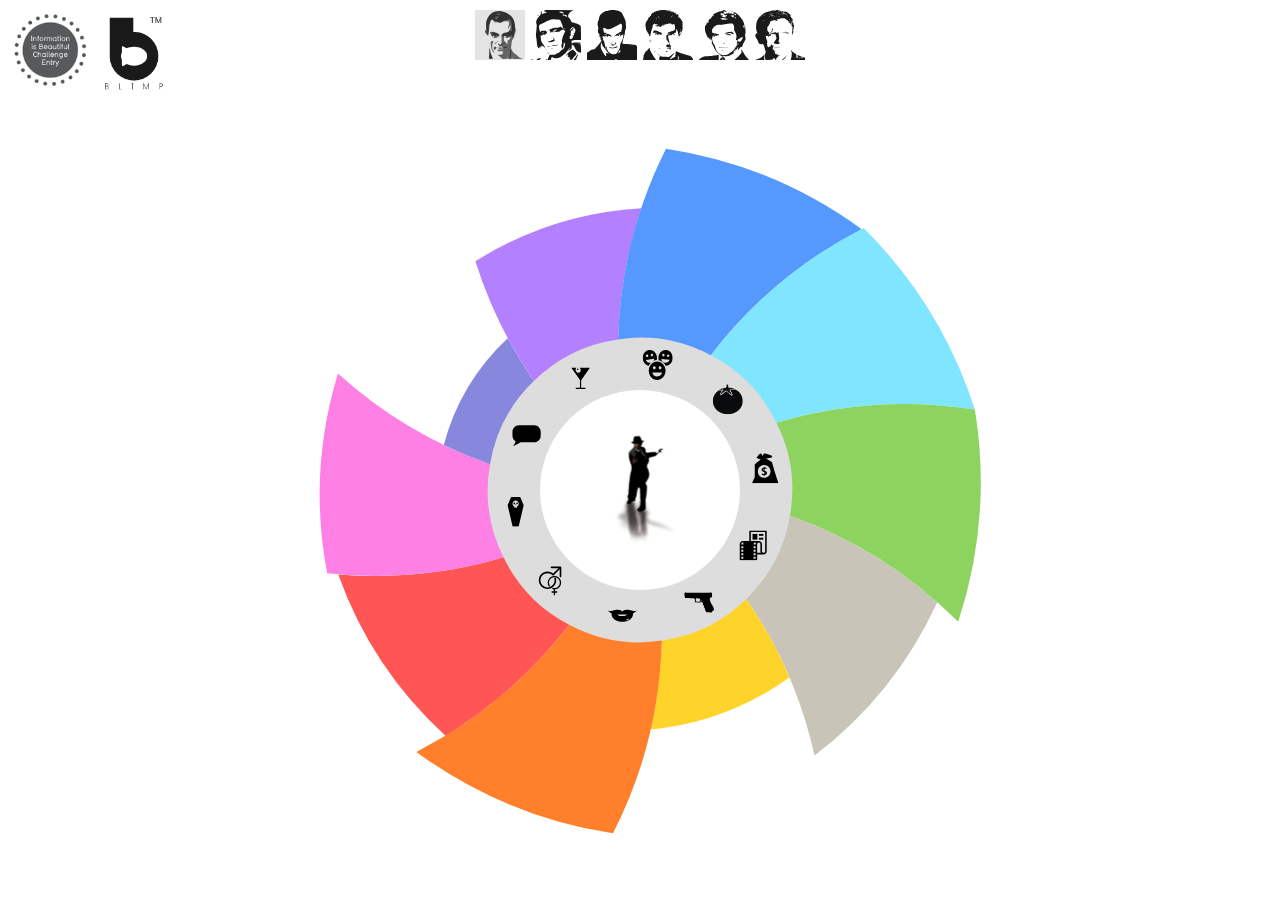
==== index.html @ 18a0b1e9 "Change image paths (removed first '/')" ====
﻿<!DOCTYPE html>
<html xmlns="http://www.w3.org/1999/xhtml">
<head>
	<title></title>
	<link rel="stylesheet" type="text/css" href="css/bootstrap.min.css" />
	<link rel="stylesheet" type="text/css" href="css/flower-dock.css" />
	<link rel="stylesheet" type="text/css" href="css/flower.css" />
</head>
<body>
	<header id="header">
		<div class="container-fluid">
			<div id="logos">
				<a href="http://www.informationisbeautifulawards.com/" title="The Information is Beautiful Awards">
					<img src="images/iiba.png" width="80" height="80" alt="The Information is Beautiful Awards" /></a>
				<img src="images/blimp_logo_130.png" width="80" height="80" alt="Blimp Design" title="Blimp Design" />
			</div>

			<div class="row-fluid">
				<!-- Begin: CSS Dock Code -->
				<ul id="bonds" class="dock span12">
					<li id="Connery">
						<a href="#Connery"><em><span>Connery</span></em>
							<img src="images/Connery-Face.svg" alt="Connery" />
						</a>
					</li>
					<li id="Lazenby" class="bond-icon">
						<a href="#Lazenby"><em><span>Lazenby</span></em>
							<img src="images/Lazenby-Face.svg" alt="Lazenby" />
						</a>
					</li>
					<li id="Moore" class="bond-icon">
						<a href="#Moore"><em><span>Moore</span></em>
							<img src="images/Moore-Face.svg" alt="Moore" />
						</a>
					</li>
					<li id="Dalton" class="bond-icon">
						<a href="#Dalton"><em><span>Dalton</span></em>
							<img src="images/Dalton-Face.svg" alt="Dalton" />
						</a>
					</li>
					<li id="Brosnan" class="bond-icon">
						<a href="#Brosnan"><em><span>Brosnan</span></em>
							<img src="images/Brosnan-Face.svg" alt="Brosnan" />
						</a>
					</li>
					<li id="Craig" class="bond-icon">
						<a href="#Craig"><em><span>Craig</span></em>
							<img src="images/Craig-Face.svg" alt="Craig" />
						</a>
					</li>
				</ul>
				<!-- End: CSS Dock Code -->
			</div>
		</div>
	</header>

	<div id="content-wrapper" class="container-fluid">
		<div id="stats">
			<div class="">
				<div id="property-icon">
					
				</div>
				<div id="actual-value">
					<h1 class="value"></h1>
					<p class="title"></p>
				</div>
				<div id="min-value">
					<h1 class="value"></h1>
					<p class="title"></p>
				</div>
				<div id="max-value">
					<h1 class="value"></h1>
					<p class="title"></p>
				</div>
				<div id="total-avg-value">
					<h1 class="value"></h1>
					<p class="title"></p>
				</div>
				<div id="notes">
					<p class="title"></p>
				</div>
			</div>
		</div>
		<div id="content" class="row-fluid"></div>
		<div id="social">
			<!-- AddThis Button BEGIN -->
			<div class="addthis_toolbox addthis_floating_style addthis_32x32_style">
				<a class="addthis_button_preferred_1"></a>
				<a class="addthis_button_preferred_2"></a>
				<a class="addthis_button_preferred_3"></a>
				<a class="addthis_button_preferred_4"></a>
				<a class="addthis_button_compact"></a>
			</div>
			<script type="text/javascript">var addthis_config = { "data_track_addressbar": false };</script>
			<script type="text/javascript" src="http://s7.addthis.com/js/250/addthis_widget.js#pubid=ra-4f2fbf8208949e70"></script>
			<!-- AddThis Button END -->
		</div>
	</div>

	<script type="text/javascript" src="js/jquery-1.7.2.js"></script>
	<script type="text/javascript" src="js/jquery.extensions.js"></script>
	<script type="text/javascript" src="js/bootstrap.js"></script>
	<script type="text/javascript" src="js/flower-data.js"></script>
	<script type="text/javascript" src="js/raphael.js"></script>
	<script type="text/javascript" src="js/scale.raphael.js"></script>
	<script type="text/javascript">
		var $header = $('#header');
		var $container = $('#content-wrapper');
		var $content = $('#content');
		var containerWidth, containerHeight, outerDiameter, outerRadius, paperCenter, innerRadius, imaginaryCircleRadius, imaginaryCircleCenters = [], imaginaryAngle, innerImaginaryAngle, innerImaginaryAngle2, innerMostRadius, innerMostImaginaryAngle, innerMiddleImaginaryAngle;
		var selectedBond = -1;
		var paper;
		var iconWidth = 30;
		var iconHeight = 30;
		var iconDiagonal = Math.sqrt(iconWidth * iconWidth + iconHeight * iconHeight);
		var halfIconDiagonal = iconDiagonal * 0.5;
		var endCircleRadius = 5;
		var endCircleAngle;
		var minCurves = new Array(properties.length),
			averageCurves = new Array(properties.length),
			maxCurves = new Array(properties.length),
			minFaces = new Array(properties.length),
			maxFaces = new Array(properties.length),
			minFaceNames = new Array(properties.length),
			maxFaceNames = new Array(properties.length),
			averageFaceNames = new Array(properties.length);
			iconPaths = new Array(properties.length);

		(function ($) {
			var resizePaper = function () {
				$container.height($(window).height() - $header.height());
				containerWidth = $container.width();
				containerHeight = $container.height();
				outerDiameter = Math.min(containerWidth, containerHeight);
				outerRadius = outerDiameter / 2;
				imaginaryCircleRadius = outerRadius * 1.0;
				imaginaryAngle = Math.atan(outerRadius / imaginaryCircleRadius);
				innerRadius = 150;
				innerMostRadius = 100;
				//innerImaginaryAngle = Math.atan(innerRadius / imaginaryCircleRadius);
				innerImaginaryAngle = Math.asin(innerRadius / imaginaryCircleRadius);
				innerMostImaginaryAngle = Math.asin(innerMostRadius / imaginaryCircleRadius);
				innerMiddleImaginaryAngle = Math.asin(0.5 * (innerMostRadius + innerRadius) / imaginaryCircleRadius);
				endCircleAngle = Math.asin(endCircleRadius / imaginaryCircleRadius);
				paperCenter = {
					x: containerWidth / 2,
					y: containerHeight / 2 - 40
				};
				if (!paper) {
					paper = new ScaleRaphael("content", containerWidth, containerHeight);
				}
				else
					paper.changeSize(containerWidth, containerHeight);
			}

			var draw = function () {
				paper.clear();
				var innerCircle = paper.circle(paperCenter.x, paperCenter.y, innerRadius);
				innerCircle.attr("fill", "#ddd");
				innerCircle.attr("stroke", "#ddd");
				innerCircle.attr("stroke-width", "10");

				var innerMostCircle = paper.circle(paperCenter.x, paperCenter.y, innerMostRadius);
				innerMostCircle.attr("fill", "url('images/" + bond_names[selectedBond] + ".png')");
				innerMostCircle.attr("stroke", "none");

				//$('#inner-' + bond_names[selectedBond]).('background', "url('images/" + bond_names[selectedBond] + ".png') 0 0 100% no-repeat");
				var theta = 0.0;
				var dTheta = 2 * Math.PI / properties.length;
				var halfDTheta = Math.PI / properties.length;
				var quarterDTheta = 0.5 * Math.PI / properties.length;

				//for (var i = 0; i < properties.length; i++) {
				//	var thetaPlus90 = theta + Math.PI / 2;
				//	var thetaMinus90 = theta - Math.PI / 2;

				//	imaginaryCircleCenters[i] = {
				//		x: paperCenter.x + imaginaryCircleRadius * Math.cos(thetaPlus90),
				//		y: paperCenter.y + imaginaryCircleRadius * Math.sin(thetaPlus90)
				//	};

				//	//var curveString = $.format("M{0},{1} A{2},{2},{3},0,1,{4},{5}",
				//	//	imaginaryCircleCenters[i].x + imaginaryCircleRadius * Math.cos(thetaMinus90 + innerImaginaryAngle),
				//	//	imaginaryCircleCenters[i].y + imaginaryCircleRadius * Math.sin(thetaMinus90 + innerImaginaryAngle),
				//	//	imaginaryCircleRadius,
				//	//	imaginaryAngle - innerImaginaryAngle,
				//	//	imaginaryCircleCenters[i].x + imaginaryCircleRadius * Math.cos(thetaMinus90 + imaginaryAngle),
				//	//	imaginaryCircleCenters[i].y + imaginaryCircleRadius * Math.sin(thetaMinus90 + imaginaryAngle)
				//	//	);
				//	//var curve = paper.path(curveString);
				//	//curve.attr("fill", "none");
				//	//curve.attr("stroke", "#fff");

				//	theta += dTheta;
				//}

				theta = 0.0;
				for (var i = 0; i < properties.length; i++) {
					var thetaPlus90 = theta + Math.PI / 2;
					var thetaMinus90 = theta - Math.PI / 2;
					var angle = (imaginaryAngle - innerImaginaryAngle) * normalized_bonds[selectedBond][properties[i]];
					var minCurveAngle = (imaginaryAngle - innerImaginaryAngle) * normalized_Min_Property_Values[properties[i]];
					var maxCurveAngle = (imaginaryAngle - innerImaginaryAngle) * normalized_Max_Property_Values[properties[i]];
					var averageCurveAngle = (imaginaryAngle - innerImaginaryAngle) * normalized_Average_Property_Values[properties[i]];

					var imaginaryCenter = {
						x: paperCenter.x + imaginaryCircleRadius * Math.cos(thetaPlus90),
						y: paperCenter.y + imaginaryCircleRadius * Math.sin(thetaPlus90)
					}; //imaginaryCircleCenters[i];

					var nextImaginaryCenter = {
						x: paperCenter.x + imaginaryCircleRadius * Math.cos(thetaPlus90 + dTheta),
						y: paperCenter.y + imaginaryCircleRadius * Math.sin(thetaPlus90 + dTheta)
					}; //imaginaryCircleCenters[(i + 1) % properties.length];

					var middleImaginaryCenter = {
						x: paperCenter.x + imaginaryCircleRadius * Math.cos(thetaPlus90 + halfDTheta),
						y: paperCenter.y + imaginaryCircleRadius * Math.sin(thetaPlus90 + halfDTheta)
					};

					var minCurveImaginaryCenter = {
						x: paperCenter.x + imaginaryCircleRadius * Math.cos(thetaPlus90 + quarterDTheta),
						y: paperCenter.y + imaginaryCircleRadius * Math.sin(thetaPlus90 + quarterDTheta)
					};

					var maxCurveImaginaryCenter = {
						x: paperCenter.x + imaginaryCircleRadius * Math.cos(thetaPlus90 + halfDTheta + quarterDTheta),
						y: paperCenter.y + imaginaryCircleRadius * Math.sin(thetaPlus90 + halfDTheta + quarterDTheta)
					};

					var averageCurveImaginaryCenter = middleImaginaryCenter;

					var pathString = $.format("M{0},{1} A{2},{2},{3},0,0,{4},{5} A{6},{6},{7},0,1,{8},{9} A{2},{2},{3},0,1,{10},{11} A{12},{12},{13},0,0,{0},{1}",
							imaginaryCenter.x + imaginaryCircleRadius * Math.cos(thetaMinus90 + innerImaginaryAngle + angle),
							imaginaryCenter.y + imaginaryCircleRadius * Math.sin(thetaMinus90 + innerImaginaryAngle + angle),
							imaginaryCircleRadius,
							angle,
							imaginaryCenter.x + imaginaryCircleRadius * Math.cos(thetaMinus90 + innerImaginaryAngle),
							imaginaryCenter.y + imaginaryCircleRadius * Math.sin(thetaMinus90 + innerImaginaryAngle),
							innerRadius,
							dTheta,
							nextImaginaryCenter.x + imaginaryCircleRadius * Math.cos(thetaMinus90 + dTheta + innerImaginaryAngle),
							nextImaginaryCenter.y + imaginaryCircleRadius * Math.sin(thetaMinus90 + dTheta + innerImaginaryAngle),
							nextImaginaryCenter.x + imaginaryCircleRadius * Math.cos(thetaMinus90 + dTheta + innerImaginaryAngle + angle),
							nextImaginaryCenter.y + imaginaryCircleRadius * Math.sin(thetaMinus90 + dTheta + innerImaginaryAngle + angle),
							innerRadius + (outerRadius - innerRadius) * normalized_bonds[selectedBond][properties[i]],
							dTheta
						);
					var path = paper.path(pathString);
					path.attr("fill", properties_colors[i]);
					path.attr("stroke", "none");

					var iconPathString = $.format("M{0},{1} A{2},{2},{3},0,0,{4},{5} A{6},{6},{7},0,1,{8},{9} A{2},{2},{3},0,1,{10},{11} A{12},{12},{13},0,0,{0},{1}",
							imaginaryCenter.x + imaginaryCircleRadius * Math.cos(thetaMinus90 + innerImaginaryAngle),
							imaginaryCenter.y + imaginaryCircleRadius * Math.sin(thetaMinus90 + innerImaginaryAngle),
							imaginaryCircleRadius,
							innerImaginaryAngle - innerMostImaginaryAngle,
							imaginaryCenter.x + imaginaryCircleRadius * Math.cos(thetaMinus90 + innerMostImaginaryAngle),
							imaginaryCenter.y + imaginaryCircleRadius * Math.sin(thetaMinus90 + innerMostImaginaryAngle),
							innerMostRadius,
							dTheta,
							nextImaginaryCenter.x + imaginaryCircleRadius * Math.cos(thetaMinus90 + dTheta + innerMostImaginaryAngle),
							nextImaginaryCenter.y + imaginaryCircleRadius * Math.sin(thetaMinus90 + dTheta + innerMostImaginaryAngle),
							nextImaginaryCenter.x + imaginaryCircleRadius * Math.cos(thetaMinus90 + dTheta + innerImaginaryAngle),
							nextImaginaryCenter.y + imaginaryCircleRadius * Math.sin(thetaMinus90 + dTheta + innerImaginaryAngle),
							innerRadius,
							dTheta
						);
					iconPaths[i] = paper.path(iconPathString);
					iconPaths[i].attr("fill", "#aaa");
					iconPaths[i].attr("stroke", "none");
					iconPaths[i].attr("opacity", 0);
					iconPaths[i].data('i', i);

					var hoverPathString = $.format("M{0},{1} A{2},{2},{3},0,0,{4},{5} A{6},{6},{7},0,1,{8},{9} A{2},{2},{3},0,1,{10},{11} A{12},{12},{13},0,0,{0},{1}",
							imaginaryCenter.x + imaginaryCircleRadius * Math.cos(thetaMinus90 + imaginaryAngle * 1.0),
							imaginaryCenter.y + imaginaryCircleRadius * Math.sin(thetaMinus90 + imaginaryAngle * 1.0),
							imaginaryCircleRadius,
							1.0 * imaginaryAngle - innerImaginaryAngle,
							imaginaryCenter.x + imaginaryCircleRadius * Math.cos(thetaMinus90 + innerImaginaryAngle),
							imaginaryCenter.y + imaginaryCircleRadius * Math.sin(thetaMinus90 + innerImaginaryAngle),
							innerRadius,
							dTheta,
							nextImaginaryCenter.x + imaginaryCircleRadius * Math.cos(thetaMinus90 + dTheta + innerImaginaryAngle),
							nextImaginaryCenter.y + imaginaryCircleRadius * Math.sin(thetaMinus90 + dTheta + innerImaginaryAngle),
							nextImaginaryCenter.x + imaginaryCircleRadius * Math.cos(thetaMinus90 + dTheta + imaginaryAngle * 1.0),
							nextImaginaryCenter.y + imaginaryCircleRadius * Math.sin(thetaMinus90 + dTheta + imaginaryAngle * 1.0),
							innerRadius + (outerRadius - innerRadius) * normalized_bonds[selectedBond][properties[i]],
							dTheta
						);
					var hoverPath = paper.path(hoverPathString);
					hoverPath.attr("fill-opacity", 0);
					hoverPath.attr("fill", properties_colors[i]);
					hoverPath.attr("stroke", "none");
					hoverPath.data('i', i);

					minCurves[i] = paper.path($.format("M{0},{1} A{2},{2},{3},0,1,{4},{5}",
							minCurveImaginaryCenter.x + imaginaryCircleRadius * Math.cos(thetaMinus90 + quarterDTheta + innerImaginaryAngle),
							minCurveImaginaryCenter.y + imaginaryCircleRadius * Math.sin(thetaMinus90 + quarterDTheta + innerImaginaryAngle),
							imaginaryCircleRadius,
							minCurveAngle,
							minCurveImaginaryCenter.x + imaginaryCircleRadius * Math.cos(thetaMinus90 + quarterDTheta + innerImaginaryAngle + minCurveAngle),
							minCurveImaginaryCenter.y + imaginaryCircleRadius * Math.sin(thetaMinus90 + quarterDTheta + innerImaginaryAngle + minCurveAngle)
						))
					minCurves[i].attr("stroke", dark_properties_colors[i]);
					minCurves[i].attr("stroke-width", "10");
					minCurves[i].attr("opacity", 0);

					minFaces[i] = paper.image(
							"images/" + min_Property_Bond_Names[properties[i]][0] + "-Face.svg",
							minCurveImaginaryCenter.x + imaginaryCircleRadius * Math.cos(thetaMinus90 + quarterDTheta + innerImaginaryAngle + minCurveAngle) - 15,
							minCurveImaginaryCenter.y + imaginaryCircleRadius * Math.sin(thetaMinus90 + quarterDTheta + innerImaginaryAngle + minCurveAngle) - 30,
							30, 30
						).rotate(Raphael.deg(Math.PI / 2 + theta + quarterDTheta + innerImaginaryAngle + minCurveAngle).toString(),
							minCurveImaginaryCenter.x + imaginaryCircleRadius * Math.cos(thetaMinus90 + quarterDTheta + innerImaginaryAngle + minCurveAngle),
							minCurveImaginaryCenter.y + imaginaryCircleRadius * Math.sin(thetaMinus90 + quarterDTheta + innerImaginaryAngle + minCurveAngle)
						).attr('title', max_Property_Bond_Names[properties[i]][0])
						 .attr('opacity', 0);

					var minFaceNameTheta = thetaMinus90 + quarterDTheta + innerImaginaryAngle + minCurveAngle + Raphael.rad(6);
					var minFaceNameRotate = Raphael.deg(Math.PI / 2 + theta + quarterDTheta + innerImaginaryAngle + minCurveAngle);
					if (minFaceNameRotate > 90 && minFaceNameRotate < 270)
						minFaceNameRotate += 180;

					minFaceNames[i] = paper.text(minCurveImaginaryCenter.x + imaginaryCircleRadius * Math.cos(minFaceNameTheta),
							minCurveImaginaryCenter.y + imaginaryCircleRadius * Math.sin(minFaceNameTheta),
							min_Property_Bond_Names[properties[i]][0]
						).rotate(minFaceNameRotate.toString(),
							minCurveImaginaryCenter.x + imaginaryCircleRadius * Math.cos(minFaceNameTheta),
							minCurveImaginaryCenter.y + imaginaryCircleRadius * Math.sin(minFaceNameTheta)
						).attr('opacity', 0);

					averageCurves[i] = paper.path($.format("M{0},{1} A{2},{2},{3},0,1,{4},{5}",
							averageCurveImaginaryCenter.x + imaginaryCircleRadius * Math.cos(thetaMinus90 + halfDTheta + innerImaginaryAngle),
							averageCurveImaginaryCenter.y + imaginaryCircleRadius * Math.sin(thetaMinus90 + halfDTheta + innerImaginaryAngle),
							imaginaryCircleRadius,
							averageCurveAngle,
							averageCurveImaginaryCenter.x + imaginaryCircleRadius * Math.cos(thetaMinus90 + halfDTheta + innerImaginaryAngle + averageCurveAngle),
							averageCurveImaginaryCenter.y + imaginaryCircleRadius * Math.sin(thetaMinus90 + halfDTheta + innerImaginaryAngle + averageCurveAngle)
						));
					averageCurves[i].attr("stroke", dark_properties_colors[i]);
					averageCurves[i].attr("stroke-width", "10");
					averageCurves[i].attr("opacity", 0);

					var averageFaceNameTheta = thetaMinus90 + halfDTheta + innerImaginaryAngle + averageCurveAngle + Raphael.rad(2);
					var averageFaceNameRotate = Raphael.deg(Math.PI / 2 + theta + halfDTheta + innerImaginaryAngle + averageCurveAngle);
					if (averageFaceNameRotate > 90 && averageFaceNameRotate < 270)
						averageFaceNameRotate += 180;

					averageFaceNames[i] = paper.text(averageCurveImaginaryCenter.x + imaginaryCircleRadius * Math.cos(averageFaceNameTheta),
							averageCurveImaginaryCenter.y + imaginaryCircleRadius * Math.sin(averageFaceNameTheta),
							"Avg."
						).rotate(averageFaceNameRotate.toString(),
							averageCurveImaginaryCenter.x + imaginaryCircleRadius * Math.cos(averageFaceNameTheta),
							averageCurveImaginaryCenter.y + imaginaryCircleRadius * Math.sin(averageFaceNameTheta)
						).attr('opacity', 0);

					maxCurves[i] = paper.path($.format("M{0},{1} A{2},{2},{3},0,1,{4},{5}",
						maxCurveImaginaryCenter.x + imaginaryCircleRadius * Math.cos(thetaMinus90 + halfDTheta + quarterDTheta + innerImaginaryAngle),
							maxCurveImaginaryCenter.y + imaginaryCircleRadius * Math.sin(thetaMinus90 + halfDTheta + quarterDTheta + innerImaginaryAngle),
							imaginaryCircleRadius,
							maxCurveAngle,
							maxCurveImaginaryCenter.x + imaginaryCircleRadius * Math.cos(thetaMinus90 + halfDTheta + quarterDTheta + innerImaginaryAngle + maxCurveAngle),
							maxCurveImaginaryCenter.y + imaginaryCircleRadius * Math.sin(thetaMinus90 + halfDTheta + quarterDTheta + innerImaginaryAngle + maxCurveAngle)
						))
					maxCurves[i].attr("stroke", dark_properties_colors[i]);
					maxCurves[i].attr("stroke-width", "10");
					maxCurves[i].attr("opacity", 0);

					maxFaces[i] = paper.image(
							"images/" + max_Property_Bond_Names[properties[i]][0] + "-Face.svg",
							maxCurveImaginaryCenter.x + imaginaryCircleRadius * Math.cos(thetaMinus90 + halfDTheta + quarterDTheta + innerImaginaryAngle + maxCurveAngle) - 15,
							maxCurveImaginaryCenter.y + imaginaryCircleRadius * Math.sin(thetaMinus90 + halfDTheta + quarterDTheta + innerImaginaryAngle + maxCurveAngle) - 30,
							30, 30
						).rotate(Raphael.deg(Math.PI / 2 + theta + halfDTheta + quarterDTheta + innerImaginaryAngle + maxCurveAngle).toString(),
							maxCurveImaginaryCenter.x + imaginaryCircleRadius * Math.cos(thetaMinus90 + halfDTheta + quarterDTheta + innerImaginaryAngle + maxCurveAngle),
							maxCurveImaginaryCenter.y + imaginaryCircleRadius * Math.sin(thetaMinus90 + halfDTheta + quarterDTheta + innerImaginaryAngle + maxCurveAngle)
						).attr('title', max_Property_Bond_Names[properties[i]][0])
						 .attr('opacity', 0);

					var maxFaceNameTheta = thetaMinus90 + halfDTheta + quarterDTheta + innerImaginaryAngle + maxCurveAngle + Raphael.rad(6);
					var maxFaceNameRotate = Raphael.deg(Math.PI / 2 + theta + halfDTheta + quarterDTheta + innerImaginaryAngle + maxCurveAngle);
					if (maxFaceNameRotate > 90 && maxFaceNameRotate < 270)
						maxFaceNameRotate += 180;

					maxFaceNames[i] = paper.text(maxCurveImaginaryCenter.x + imaginaryCircleRadius * Math.cos(maxFaceNameTheta),
							maxCurveImaginaryCenter.y + imaginaryCircleRadius * Math.sin(maxFaceNameTheta),
							max_Property_Bond_Names[properties[i]][0]
						).rotate(maxFaceNameRotate.toString(),
							maxCurveImaginaryCenter.x + imaginaryCircleRadius * Math.cos(maxFaceNameTheta),
							maxCurveImaginaryCenter.y + imaginaryCircleRadius * Math.sin(maxFaceNameTheta)
						).attr('opacity', 0);

					var iconPosition = {
						x: middleImaginaryCenter.x + imaginaryCircleRadius * Math.cos(thetaMinus90 + halfDTheta + innerMiddleImaginaryAngle) - 0.5 * iconWidth, //2 * Math.asin(1.5 * halfIconDiagonal / imaginaryCircleRadius)), //+ iconWidth * Math.cos(theta + halfDTheta),
						y: middleImaginaryCenter.y + imaginaryCircleRadius * Math.sin(thetaMinus90 + halfDTheta + innerMiddleImaginaryAngle) - 0.5 * iconHeight  //2 * Math.asin(1.5 * halfIconDiagonal / imaginaryCircleRadius)) //+ iconHeight * Math.sin(theta + halfDTheta),
					};
					var icon = paper.image("images/" + properties[i] + ".svg", iconPosition.x, iconPosition.y, iconWidth, iconHeight).attr('title', properties[i]).attr('fill', properties_colors[i]);

					hoverPath.hover(function () {
						var i = this.data('i');
						for (var j = 0; j < properties.length; j++) {
							if (i == j) {
								minCurves[j].attr('opacity', 0.7);
								averageCurves[j].attr('opacity', 0.7);
								maxCurves[j].attr('opacity', 0.7);
								minFaces[j].attr('opacity', 1);
								minFaceNames[j].attr('opacity', 1);
								maxFaces[j].attr('opacity', 1);
								maxFaceNames[j].attr('opacity', 1);
								averageFaceNames[j].attr('opacity', 1);
								iconPaths[j].attr('opacity', 0.8);
							} else {
								minCurves[j].attr('opacity', 0.2);
								averageCurves[j].attr('opacity', 0.2);
								maxCurves[j].attr('opacity', 0.2);
								minFaces[j].attr('opacity', 0);
								minFaceNames[j].attr('opacity', 0);
								maxFaces[j].attr('opacity', 0);
								maxFaceNames[j].attr('opacity', 0);
								averageFaceNames[j].attr('opacity', 0);
								iconPaths[j].attr('opacity', 0);
							}
						}
						$('#property-icon').html('<img src="images/' + properties[i] + '.svg" />');
						$('#actual-value .value').text(bonds[selectedBond][properties[i]].toFixed(1));
						$('#actual-value .title').text(property_display_names[i]);
						$('#min-value .value').text(min_Property_Values[properties[i]].toFixed(1));
						$('#min-value .title').html("Min (" + "<a href='" + "'>" + min_Property_Bond_Names[properties[i]][0] + "</a>" + ")");
						$('#max-value .value').text(max_Property_Values[properties[i]].toFixed(1));
						$('#max-value .title').html("Max (" + "<a href='" + "'>" + max_Property_Bond_Names[properties[i]][0] + "</a>" + ")");
						$('#total-avg-value .value').text(average_Property_Values[properties[i]].toFixed(1));
						$('#total-avg-value .title').text("Avg");
						$('#notes .title').text("* All attribute values except film are averages per film");
					}, function () {
						var i = this.data('i');
						for (var j = 0; j < properties.length; j++) {
							//minCurves[j].attr('opacity', 0);
							//averageCurves[j].attr('opacity', 0);
							//maxCurves[j].attr('opacity', 0);
							//minFaces[j].attr('opacity', 0);
							//maxFaces[j].attr('opacity', 0);
							//iconPaths[j].attr('opacity', 0);
						}
					});

					iconPaths[i].hover(function () {
						var i = this.data('i');
						for (var j = 0; j < properties.length; j++) {
							if (i == j) {
								minCurves[j].attr('opacity', 0.7);
								averageCurves[j].attr('opacity', 0.7);
								maxCurves[j].attr('opacity', 0.7);
								minFaces[j].attr('opacity', 1);
								minFaceNames[j].attr('opacity', 1);
								maxFaces[j].attr('opacity', 1);
								maxFaceNames[j].attr('opacity', 1);
								iconPaths[j].attr('opacity', 0.8);
								$('#property-icon').html('<img src="images/' + properties[i] + '.svg" />');
								$('#actual-value .value').text(bonds[selectedBond][properties[i]].toFixed(1));
								$('#actual-value .title').text(property_display_names[i]);
								$('#min-value .value').text(min_Property_Values[properties[i]].toFixed(1));
								$('#min-value .title').text("Min");
								$('#max-value .value').text(max_Property_Values[properties[i]].toFixed(1));
								$('#max-value .title').text("Max");
								$('#total-avg-value .value').text(average_Property_Values[properties[i]].toFixed(1));
								$('#total-avg-value .title').text("Avg");
							} else {
								minCurves[j].attr('opacity', 0.2);
								averageCurves[j].attr('opacity', 0.2);
								maxCurves[j].attr('opacity', 0.2);
								minFaces[j].attr('opacity', 0);
								minFaceNames[j].attr('opacity', 0);
								maxFaces[j].attr('opacity', 0);
								maxFaceNames[j].attr('opacity', 0);
								iconPaths[j].attr('opacity', 0);
							}
						}
					}, function () {
						var i = this.data('i');
						for (var j = 0; j < properties.length; j++) {
							//minCurves[j].attr('opacity', 0);
							//averageCurves[j].attr('opacity', 0);
							//maxCurves[j].attr('opacity', 0);
							//minFaces[j].attr('opacity', 0);
							//maxFaces[j].attr('opacity', 0);
							//iconPaths[j].attr('opacity', 0);
						}
					});

					theta += dTheta;
				}

				//paper.animate({ rotation: 360, cx: paperCenter.x, cy: paperCenter.y }, 2000);
			}

			$(window).on('resize', resizePaper);

			$('#bonds > li').on('click', function (e) {
				selectedBond = $(this).index();
				$('#bonds > li').removeClass('selected');
				$(this).addClass('selected');
				resizePaper();
				draw();
			});

			var hash = window.location.hash;
			if (hash)
				$('' + hash).click();
			else
				$('#bonds > li:first').click();
		})(jQuery);
	</script>
</body>
</html>
---- css/flower-dock.css ----
﻿/* --------------------------------------------
CSS Dock

Version:     2.0
Author:        Michael Hüneburg
URL:         http://michaelhue.com/cssdock
Copyright:     (c)2011 by Michael Hüneburg
License:     MIT License (see LICENSE file)
----------------------------------------------- */

/* @group Animation */
/* Defines the bounce animation. Note that only the up motion is defined as the down motion 
is created automatically using `animation-direction: alternate;`. */
@-webkit-keyframes bounce {
      0% { -webkit-transform: translateY(0); }
    100% { -webkit-transform: translateY(20px); }
}

@-moz-keyframes bounce {
      0% { -moz-transform: translateY(0); }
    100% { -moz-transform: translateY(20px); }
}
/* @end */

/* @group Dock */
.dock {
    position: absolute;
    margin-top:10px;
    z-index: 10;
    /* width: 100%; */
    text-align: center;
    font: normal 14px/1 'Lucida Grande', Arial, sans-serif;
}

.dock ul {
    position: relative;
    display: inline-block;
    padding: 0 5px;
    margin: 0;
    
}

/* Creates the left and right end caps of the dock. You may not need these
when creating your own dock. */
.dock ul:before, .dock ul:after {
    content: " ";
    position: absolute;
    top: 0;
    bottom: 0;
    width: 31px;
}

.dock ul:before {
    left: -31px;
    
}

.dock ul:after {
    right: -31px;
    
}
/* @end */

/* @group Items */
/* Defines a dock item. Note the `-webkit-box-reflect` property which creates a nice
reflection below the item. The gradient is a mask in order to exlcude the status
indicator from the reflection. */
.dock li {
    display: inline-block;
    position: relative;
    margin: 0 1px;
    margin-bottom: 15px;
    vertical-align: top;
    /*-webkit-box-reflect: below -16px -webkit-gradient(
        linear, left top, left bottom,
        from(transparent),
        color-stop(91%, rgba(255, 255, 255, .1)),
        color-stop(91.01%, transparent),
        to(transparent)
    );
        */
}

.dock a {
    display: inline-block;
    cursor: default;
    outline: none;
}
/* Applies the bounce animation to the targeted dock item.  */
.dock li:target a {
    -webkit-animation: bounce .3s 6 alternate ease-out;
    -moz-animation: bounce .3s 6 alternate ease-out;
}

/* Generates the status indicator. Looks complex but most of this stuff is just 
repetition with different vendor prefixes. Isn't it fun to write everything 
three times? *sigh* */
.dock li:after {
    content: " ";
    position: absolute;
    top: -10px;
    left: 50%;
    width: 5px;
    height: 5px;
    opacity: 0;
    visibility: hidden;
    background-color: rgba(255, 255, 255, .8);
    margin-left: -2px;
    -moz-border-radius: 5px;
    -webkit-border-radius: 5px;
    -o-border-radius: 5px;
    border-radius: 5px;
    -webkit-box-shadow: 
        inset 0 1px 3px rgba(75, 255, 255, .4),
        0 0 4px rgba(75, 255, 255, .5),
        0 -1px 7px rgb(75, 255, 255);
    -moz-box-shadow: 
        inset 0 1px 3px rgba(75, 255, 255, .4),
        0 0 4px rgba(75, 255, 255, .5),
        0 -1px 7px rgb(75, 255, 255);
    box-shadow: 
        inset 0 1px 3px rgba(75, 255, 255, .4),
        0 0 4px rgba(75, 255, 255, .5),
        0 -1px 7px rgb(75, 255, 255);
    -webkit-transition: opacity .5s;
    -moz-transition: opacity .5s;
    -o-transition: opacity .5s;
   
}

/* Displays the status indicator of the targeted dock item. */
.dock li:target:after {
    visibility: visible;
    opacity: 1;
}
/* @end */

.dock li.selected a {
    background-color: #e4e4e4;
}

/* @group Label */
/* This is just a wrapper in order to center the actual label horizontally. You
may need to adjust the width negative margin if you have really long labels. */
.dock em {
    position: absolute;
    bottom: -34px;
    left: 50%;
    display: none;
    width: 150px;
    margin-left: -75px;
    text-align: center;
}

/* Generates the little arrow at the bottom of the label. */
.dock em:after {
    top: -12px;
    content: " ";
    position: absolute;
    left: 50%;
    margin-left: -6px;
    width: 0;
    height: 0;
    border-left: 6px solid transparent;
    border-right: 6px solid transparent;
    border-top: 6px solid transparent;
    border-bottom:6px solid rgba(0, 0, 0, .6);
    
}

/* This is the actual label. */
.dock em span {
    display: inline-block;
    padding: 5px 12px;
    font-size: 14px;
    font-style: normal;
    color: #FFF;
    background: #000;
    background: rgba(0, 0, 0, .6);
    text-shadow: 1px 1px 1px rgba(0, 0, 0, .9);
    -webkit-border-radius: 12px;
    -moz-border-radius: 12px;
    -o-border-radius: 12px;
    border-radius: 12px;
}

.dock li:hover em {
    display: block;
}
/* @end */

/* @group Icon */
/* Sets the icons to a smaller width so they can be enlarged and applies
transitions for a smooth animation. Make sure to adjust the width so it 
matches your images. */
.dock img {
    width: 50px; 
    height: auto;
    border: none;
    -webkit-transition: width .2s, height .2s;
    -moz-transition: width .2s, height .2s;
    -o-transition: width .2s, height .2s;
}

.dock li:hover a {
    background-color: #e4e4e4;
}
 
.dock li:hover img {
    width: 80px;
}

.dock li:active img {
    opacity: 0.9;
}
/* @end */​
---- css/flower.css ----
﻿* {
	box-sizing: border-box;
}

html, body {
	height: 100%;
	background-color: #fff;
}

#header .container-fluid {
	margin: 0;
	padding: 0;
}

#logos {
	position: fixed;
	top: 10px;
	left: 10px;
}

#content-wrapper {
	min-height: 100%;
}

#stats {
	position: fixed;
	top: 100px;
	width: 50px;
}

#property-icon {
	width: 50px;
}

#stats h1, #stats p {
	text-align: center;
}

#stats p.title {
	font-size: 10px;
}

#content {
	overflow: visible;
	padding-top: 80px; /* Must be same height as header + top padding delta */
	padding-bottom: 0px; /* Must be same height as footer */
}

.addthis_toolbox {
	position: fixed;
	top: 50%;
	right: 15px;
	margin-top: -95px;
}

#footer {
	position: relative;
	margin-top: -80px; /* negative value of footer height */
	height: 80px;
	clear: both;
	border: none;
	padding: 0px;
}

/*#svggroup {
	-ms-transform: scaleY(-1);
	-moz-transform: scaleY(-1);
	-o-transform: scaleY(-1);
	-webkit-transform: scaleY(-1);
	transform: scaleY(-1);
}*/

/*Opera Fix*/
body:before {
	/* thanks to Maleika (Kohoutec)*/
	content: "";
	height: 100%;
	float: left;
	width: 0;
	margin-top: -32767px; /* thank you Erik J - negate effect of float*/
}
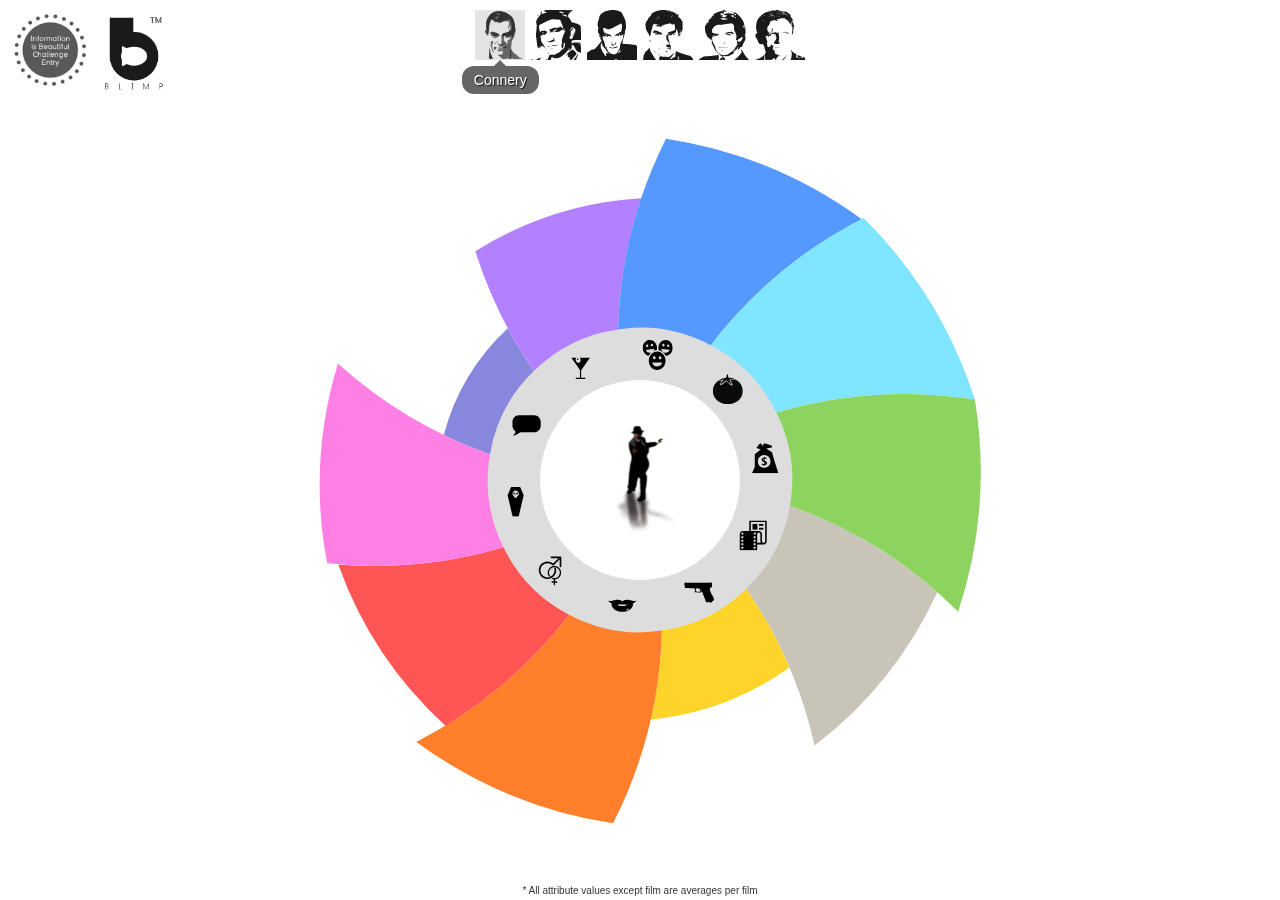
==== commit 3533ccb6: "Added Google Analytics code, showing name of selected bond and minor changes for flower page" ====
--- a/index.html
+++ b/index.html
@@ -5,6 +5,17 @@
 	<link rel="stylesheet" type="text/css" href="css/bootstrap.min.css" />
 	<link rel="stylesheet" type="text/css" href="css/flower-dock.css" />
 	<link rel="stylesheet" type="text/css" href="css/flower.css" />
+	<script type="text/javascript">
+		var _gaq = _gaq || [];
+		_gaq.push(['_setAccount', 'UA-33771683-1']);
+		_gaq.push(['_trackPageview']);
+
+		(function () {
+			var ga = document.createElement('script'); ga.type = 'text/javascript'; ga.async = true;
+			ga.src = ('https:' == document.location.protocol ? 'https://ssl' : 'http://www') + '.google-analytics.com/ga.js';
+			var s = document.getElementsByTagName('script')[0]; s.parentNode.insertBefore(ga, s);
+		})();
+	</script>
 </head>
 <body>
 	<header id="header">
@@ -58,27 +69,27 @@
 		<div id="stats">
 			<div class="">
 				<div id="property-icon">
-					
 				</div>
 				<div id="actual-value">
 					<h1 class="value"></h1>
 					<p class="title"></p>
 				</div>
+				<hr />
 				<div id="min-value">
 					<h1 class="value"></h1>
 					<p class="title"></p>
 				</div>
+				<hr />
 				<div id="max-value">
 					<h1 class="value"></h1>
 					<p class="title"></p>
 				</div>
+				<hr />
 				<div id="total-avg-value">
 					<h1 class="value"></h1>
 					<p class="title"></p>
 				</div>
-				<div id="notes">
-					<p class="title"></p>
-				</div>
+				<hr />
 			</div>
 		</div>
 		<div id="content" class="row-fluid"></div>
@@ -95,6 +106,10 @@
 			<script type="text/javascript" src="http://s7.addthis.com/js/250/addthis_widget.js#pubid=ra-4f2fbf8208949e70"></script>
 			<!-- AddThis Button END -->
 		</div>
+	</div>
+
+	<div id="notes">
+		* All attribute values except film are averages per film
 	</div>
 
 	<script type="text/javascript" src="js/jquery-1.7.2.js"></script>
@@ -124,7 +139,7 @@
 			minFaceNames = new Array(properties.length),
 			maxFaceNames = new Array(properties.length),
 			averageFaceNames = new Array(properties.length);
-			iconPaths = new Array(properties.length);
+		iconPaths = new Array(properties.length);
 
 		(function ($) {
 			var resizePaper = function () {
@@ -144,7 +159,7 @@
 				endCircleAngle = Math.asin(endCircleRadius / imaginaryCircleRadius);
 				paperCenter = {
 					x: containerWidth / 2,
-					y: containerHeight / 2 - 40
+					y: containerHeight / 2 - 50
 				};
 				if (!paper) {
 					paper = new ScaleRaphael("content", containerWidth, containerHeight);
@@ -424,14 +439,14 @@
 						}
 						$('#property-icon').html('<img src="images/' + properties[i] + '.svg" />');
 						$('#actual-value .value').text(bonds[selectedBond][properties[i]].toFixed(1));
-						$('#actual-value .title').text(property_display_names[i]);
+						$('#actual-value .title').html(property_display_names[i] + "<br />(<a href='" + "'>" + bond_names[selectedBond] + "</a>" + ")");
 						$('#min-value .value').text(min_Property_Values[properties[i]].toFixed(1));
-						$('#min-value .title').html("Min (" + "<a href='" + "'>" + min_Property_Bond_Names[properties[i]][0] + "</a>" + ")");
+						$('#min-value .title').html("Min <br />(" + "<a href='" + "'>" + min_Property_Bond_Names[properties[i]][0] + "</a>" + ")");
 						$('#max-value .value').text(max_Property_Values[properties[i]].toFixed(1));
-						$('#max-value .title').html("Max (" + "<a href='" + "'>" + max_Property_Bond_Names[properties[i]][0] + "</a>" + ")");
+						$('#max-value .title').html("Max <br />(" + "<a href='" + "'>" + max_Property_Bond_Names[properties[i]][0] + "</a>" + ")");
 						$('#total-avg-value .value').text(average_Property_Values[properties[i]].toFixed(1));
 						$('#total-avg-value .title').text("Avg");
-						$('#notes .title').text("* All attribute values except film are averages per film");
+						$('hr').show();
 					}, function () {
 						var i = this.data('i');
 						for (var j = 0; j < properties.length; j++) {
@@ -455,16 +470,8 @@
 								minFaceNames[j].attr('opacity', 1);
 								maxFaces[j].attr('opacity', 1);
 								maxFaceNames[j].attr('opacity', 1);
+								averageFaceNames[j].attr('opacity', 1);
 								iconPaths[j].attr('opacity', 0.8);
-								$('#property-icon').html('<img src="images/' + properties[i] + '.svg" />');
-								$('#actual-value .value').text(bonds[selectedBond][properties[i]].toFixed(1));
-								$('#actual-value .title').text(property_display_names[i]);
-								$('#min-value .value').text(min_Property_Values[properties[i]].toFixed(1));
-								$('#min-value .title').text("Min");
-								$('#max-value .value').text(max_Property_Values[properties[i]].toFixed(1));
-								$('#max-value .title').text("Max");
-								$('#total-avg-value .value').text(average_Property_Values[properties[i]].toFixed(1));
-								$('#total-avg-value .title').text("Avg");
 							} else {
 								minCurves[j].attr('opacity', 0.2);
 								averageCurves[j].attr('opacity', 0.2);
@@ -473,9 +480,20 @@
 								minFaceNames[j].attr('opacity', 0);
 								maxFaces[j].attr('opacity', 0);
 								maxFaceNames[j].attr('opacity', 0);
+								averageFaceNames[j].attr('opacity', 0);
 								iconPaths[j].attr('opacity', 0);
 							}
 						}
+						$('#property-icon').html('<img src="images/' + properties[i] + '.svg" />');
+						$('#actual-value .value').text(bonds[selectedBond][properties[i]].toFixed(1));
+						$('#actual-value .title').html(property_display_names[i] + "<br />( <a href='" + "'>" + bond_names[selectedBond] + "</a>" + ")");
+						$('#min-value .value').text(min_Property_Values[properties[i]].toFixed(1));
+						$('#min-value .title').html("Min (" + "<a href='" + "'>" + min_Property_Bond_Names[properties[i]][0] + "</a>" + ")");
+						$('#max-value .value').text(max_Property_Values[properties[i]].toFixed(1));
+						$('#max-value .title').html("Max (" + "<a href='" + "'>" + max_Property_Bond_Names[properties[i]][0] + "</a>" + ")");
+						$('#total-avg-value .value').text(average_Property_Values[properties[i]].toFixed(1));
+						$('#total-avg-value .title').text("Avg");
+						$('hr').show();
 					}, function () {
 						var i = this.data('i');
 						for (var j = 0; j < properties.length; j++) {
--- a/css/flower-dock.css
+++ b/css/flower-dock.css
@@ -187,6 +187,10 @@
 .dock li:hover em {
     display: block;
 }
+
+.dock li.selected em {
+    display: block;
+}
 /* @end */
 
 /* @group Icon */
--- a/css/flower.css
+++ b/css/flower.css
@@ -24,8 +24,10 @@
 
 #stats {
 	position: fixed;
-	top: 100px;
+	top: 50%;
 	width: 50px;
+	z-index: 100;
+	margin-top: -260px;
 }
 
 #property-icon {
@@ -44,6 +46,14 @@
 	overflow: visible;
 	padding-top: 80px; /* Must be same height as header + top padding delta */
 	padding-bottom: 0px; /* Must be same height as footer */
+}
+
+#notes {
+	position: fixed;
+	bottom: 0;
+	font-size: 10px;
+	width: 100%;
+	text-align: center;
 }
 
 .addthis_toolbox {
@@ -79,3 +89,9 @@
 	width: 0;
 	margin-top: -32767px; /* thank you Erik J - negate effect of float*/
 }
+
+hr {
+	margin-top: 10px;
+	border-color: #555;
+	display: none;
+}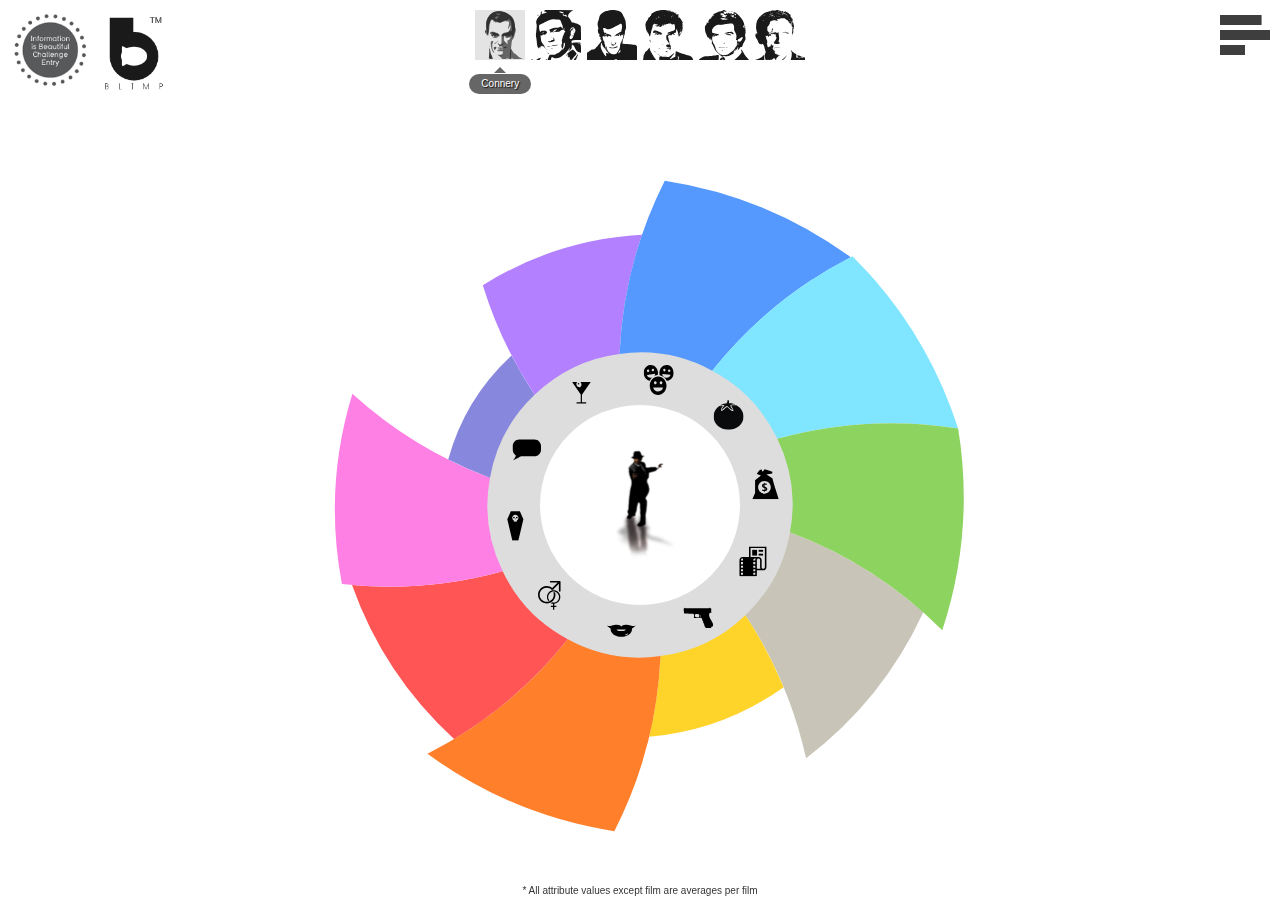
==== commit 29dd421a: "Added missing pages" ====
--- a/index.html
+++ b/index.html
@@ -1,7 +1,9 @@
 ﻿<!DOCTYPE html>
 <html xmlns="http://www.w3.org/1999/xhtml">
 <head>
-	<title></title>
+	<title>Bondtastic - Flower Chart</title>
+	<meta charset="utf-8" />
+	<meta name="keywords" content="visualization,viz,infovis,information visualization,iib,information is beautiful,challenge,blimp,bond,james bond,007,interactive,raphael" />
 	<link rel="stylesheet" type="text/css" href="css/bootstrap.min.css" />
 	<link rel="stylesheet" type="text/css" href="css/flower-dock.css" />
 	<link rel="stylesheet" type="text/css" href="css/flower.css" />
@@ -61,6 +63,12 @@
 					</li>
 				</ul>
 				<!-- End: CSS Dock Code -->
+			</div>
+
+			<div id="links">
+				<a href="views/JBondHome.html" title="All bonds">
+					<img src="images/bar.png" alt="All bonds"/>
+				</a>
 			</div>
 		</div>
 	</header>
@@ -146,7 +154,7 @@
 				$container.height($(window).height() - $header.height());
 				containerWidth = $container.width();
 				containerHeight = $container.height();
-				outerDiameter = Math.min(containerWidth, containerHeight);
+				outerDiameter = Math.min(containerWidth, containerHeight) * 0.95;
 				outerRadius = outerDiameter / 2;
 				imaginaryCircleRadius = outerRadius * 1.0;
 				imaginaryAngle = Math.atan(outerRadius / imaginaryCircleRadius);
@@ -159,7 +167,7 @@
 				endCircleAngle = Math.asin(endCircleRadius / imaginaryCircleRadius);
 				paperCenter = {
 					x: containerWidth / 2,
-					y: containerHeight / 2 - 50
+					y: containerHeight / 2 - 25
 				};
 				if (!paper) {
 					paper = new ScaleRaphael("content", containerWidth, containerHeight);
--- a/css/flower-dock.css
+++ b/css/flower-dock.css
@@ -171,8 +171,8 @@
 /* This is the actual label. */
 .dock em span {
     display: inline-block;
-    padding: 5px 12px;
-    font-size: 14px;
+    padding: 1px 12px;
+    font-size: 10px;
     font-style: normal;
     color: #FFF;
     background: #000;
--- a/css/flower.css
+++ b/css/flower.css
@@ -16,6 +16,14 @@
 	position: fixed;
 	top: 10px;
 	left: 10px;
+	z-index: 100;
+}
+
+#links {
+	position: fixed;
+	top: 10px;
+	right: 10px;
+	z-index: 100;
 }
 
 #content-wrapper {
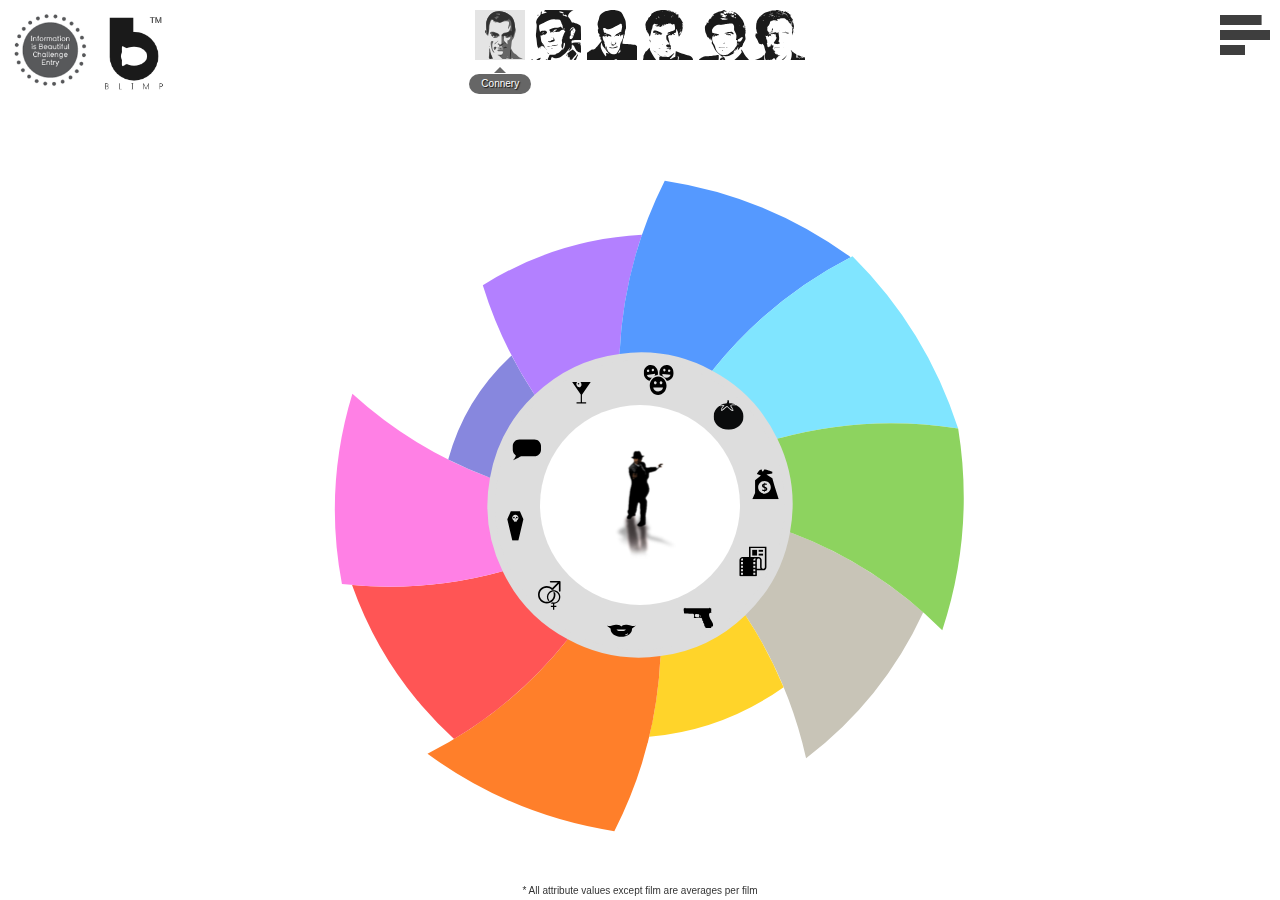
==== commit 8890b559: "Corrected page links" ====
--- a/index.html
+++ b/index.html
@@ -66,7 +66,7 @@
 			</div>
 
 			<div id="links">
-				<a href="views/JBondHome.html" title="All bonds">
+				<a href="view/JbondHome.html" title="All bonds">
 					<img src="images/bar.png" alt="All bonds"/>
 				</a>
 			</div>
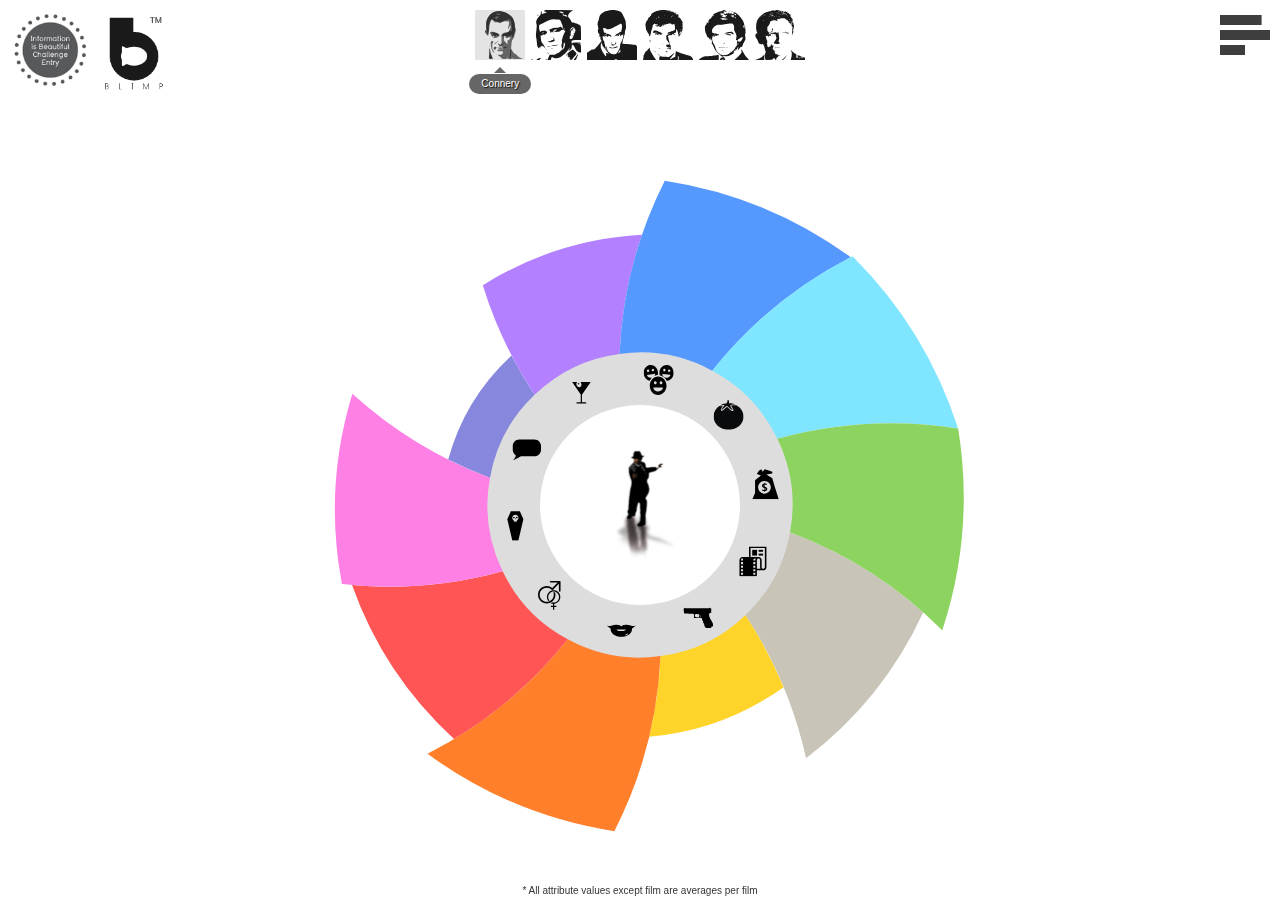
==== commit 094d255f: "Fixed page titles" ====
--- a/index.html
+++ b/index.html
@@ -1,7 +1,7 @@
 ﻿<!DOCTYPE html>
 <html xmlns="http://www.w3.org/1999/xhtml">
 <head>
-	<title>Bondtastic - Flower Chart</title>
+	<title>Bondtastic - 50 years of James Bond</title>
 	<meta charset="utf-8" />
 	<meta name="keywords" content="visualization,viz,infovis,information visualization,iib,information is beautiful,challenge,blimp,bond,james bond,007,interactive,raphael" />
 	<link rel="stylesheet" type="text/css" href="css/bootstrap.min.css" />
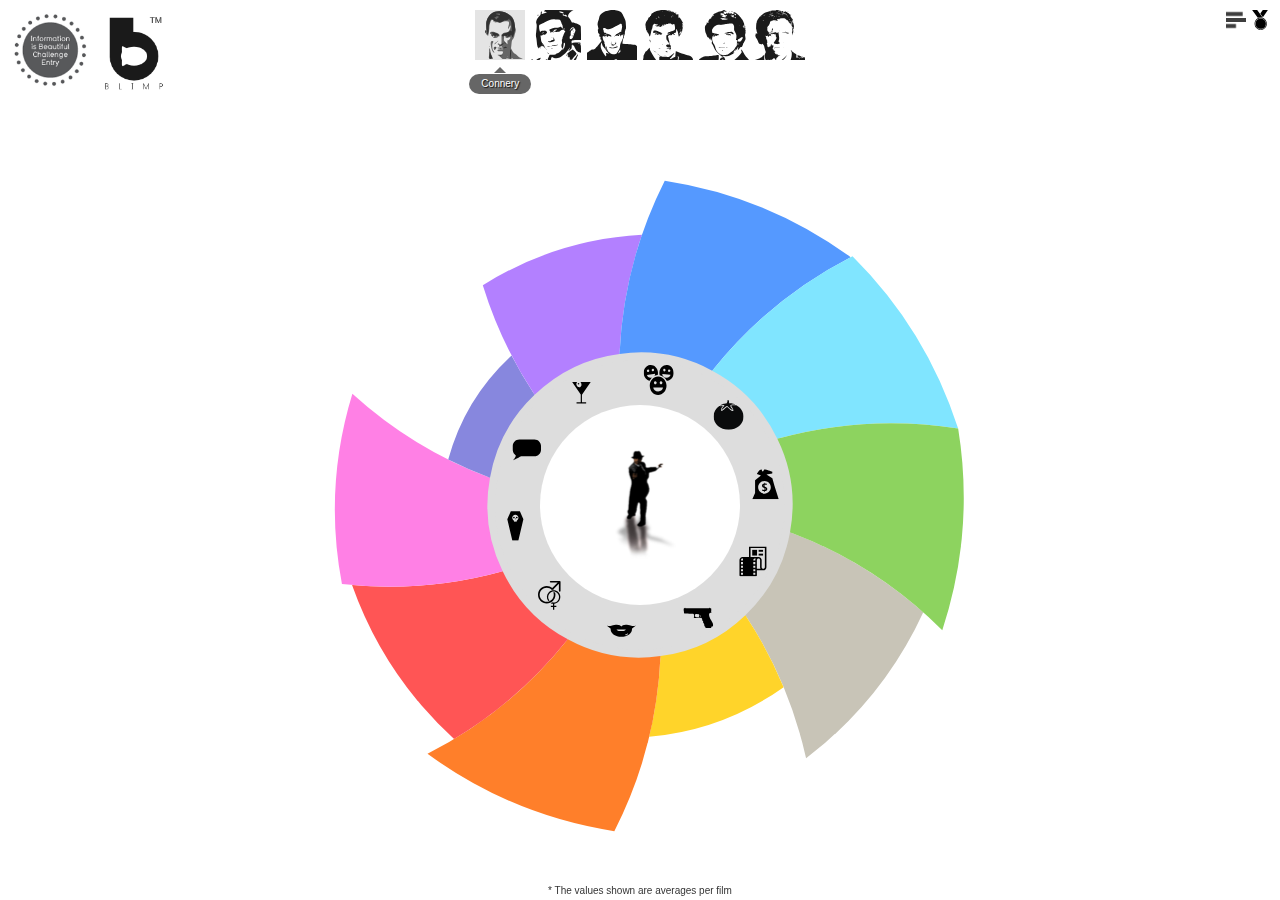
==== commit c87156e7: "Acknowledge page  - Browser detection-" ====
--- a/index.html
+++ b/index.html
@@ -1,541 +1,565 @@
-﻿<!DOCTYPE html>
-<html xmlns="http://www.w3.org/1999/xhtml">
-<head>
-	<title>Bondtastic - 50 years of James Bond</title>
-	<meta charset="utf-8" />
-	<meta name="keywords" content="visualization,viz,infovis,information visualization,iib,information is beautiful,challenge,blimp,bond,james bond,007,interactive,raphael" />
-	<link rel="stylesheet" type="text/css" href="css/bootstrap.min.css" />
-	<link rel="stylesheet" type="text/css" href="css/flower-dock.css" />
-	<link rel="stylesheet" type="text/css" href="css/flower.css" />
-	<script type="text/javascript">
-		var _gaq = _gaq || [];
-		_gaq.push(['_setAccount', 'UA-33771683-1']);
-		_gaq.push(['_trackPageview']);
-
-		(function () {
-			var ga = document.createElement('script'); ga.type = 'text/javascript'; ga.async = true;
-			ga.src = ('https:' == document.location.protocol ? 'https://ssl' : 'http://www') + '.google-analytics.com/ga.js';
-			var s = document.getElementsByTagName('script')[0]; s.parentNode.insertBefore(ga, s);
-		})();
-	</script>
-</head>
-<body>
-	<header id="header">
-		<div class="container-fluid">
-			<div id="logos">
-				<a href="http://www.informationisbeautifulawards.com/" title="The Information is Beautiful Awards">
-					<img src="images/iiba.png" width="80" height="80" alt="The Information is Beautiful Awards" /></a>
-				<img src="images/blimp_logo_130.png" width="80" height="80" alt="Blimp Design" title="Blimp Design" />
-			</div>
-
-			<div class="row-fluid">
-				<!-- Begin: CSS Dock Code -->
-				<ul id="bonds" class="dock span12">
-					<li id="Connery">
-						<a href="#Connery"><em><span>Connery</span></em>
-							<img src="images/Connery-Face.svg" alt="Connery" />
-						</a>
-					</li>
-					<li id="Lazenby" class="bond-icon">
-						<a href="#Lazenby"><em><span>Lazenby</span></em>
-							<img src="images/Lazenby-Face.svg" alt="Lazenby" />
-						</a>
-					</li>
-					<li id="Moore" class="bond-icon">
-						<a href="#Moore"><em><span>Moore</span></em>
-							<img src="images/Moore-Face.svg" alt="Moore" />
-						</a>
-					</li>
-					<li id="Dalton" class="bond-icon">
-						<a href="#Dalton"><em><span>Dalton</span></em>
-							<img src="images/Dalton-Face.svg" alt="Dalton" />
-						</a>
-					</li>
-					<li id="Brosnan" class="bond-icon">
-						<a href="#Brosnan"><em><span>Brosnan</span></em>
-							<img src="images/Brosnan-Face.svg" alt="Brosnan" />
-						</a>
-					</li>
-					<li id="Craig" class="bond-icon">
-						<a href="#Craig"><em><span>Craig</span></em>
-							<img src="images/Craig-Face.svg" alt="Craig" />
-						</a>
-					</li>
-				</ul>
-				<!-- End: CSS Dock Code -->
-			</div>
-
-			<div id="links">
-				<a href="view/JbondHome.html" title="All bonds">
-					<img src="images/bar.png" alt="All bonds"/>
-				</a>
-			</div>
-		</div>
-	</header>
-
-	<div id="content-wrapper" class="container-fluid">
-		<div id="stats">
-			<div class="">
-				<div id="property-icon">
-				</div>
-				<div id="actual-value">
-					<h1 class="value"></h1>
-					<p class="title"></p>
-				</div>
-				<hr />
-				<div id="min-value">
-					<h1 class="value"></h1>
-					<p class="title"></p>
-				</div>
-				<hr />
-				<div id="max-value">
-					<h1 class="value"></h1>
-					<p class="title"></p>
-				</div>
-				<hr />
-				<div id="total-avg-value">
-					<h1 class="value"></h1>
-					<p class="title"></p>
-				</div>
-				<hr />
-			</div>
-		</div>
-		<div id="content" class="row-fluid"></div>
-		<div id="social">
-			<!-- AddThis Button BEGIN -->
-			<div class="addthis_toolbox addthis_floating_style addthis_32x32_style">
-				<a class="addthis_button_preferred_1"></a>
-				<a class="addthis_button_preferred_2"></a>
-				<a class="addthis_button_preferred_3"></a>
-				<a class="addthis_button_preferred_4"></a>
-				<a class="addthis_button_compact"></a>
-			</div>
-			<script type="text/javascript">var addthis_config = { "data_track_addressbar": false };</script>
-			<script type="text/javascript" src="http://s7.addthis.com/js/250/addthis_widget.js#pubid=ra-4f2fbf8208949e70"></script>
-			<!-- AddThis Button END -->
-		</div>
-	</div>
-
-	<div id="notes">
-		* All attribute values except film are averages per film
-	</div>
-
-	<script type="text/javascript" src="js/jquery-1.7.2.js"></script>
-	<script type="text/javascript" src="js/jquery.extensions.js"></script>
-	<script type="text/javascript" src="js/bootstrap.js"></script>
-	<script type="text/javascript" src="js/flower-data.js"></script>
-	<script type="text/javascript" src="js/raphael.js"></script>
-	<script type="text/javascript" src="js/scale.raphael.js"></script>
-	<script type="text/javascript">
-		var $header = $('#header');
-		var $container = $('#content-wrapper');
-		var $content = $('#content');
-		var containerWidth, containerHeight, outerDiameter, outerRadius, paperCenter, innerRadius, imaginaryCircleRadius, imaginaryCircleCenters = [], imaginaryAngle, innerImaginaryAngle, innerImaginaryAngle2, innerMostRadius, innerMostImaginaryAngle, innerMiddleImaginaryAngle;
-		var selectedBond = -1;
-		var paper;
-		var iconWidth = 30;
-		var iconHeight = 30;
-		var iconDiagonal = Math.sqrt(iconWidth * iconWidth + iconHeight * iconHeight);
-		var halfIconDiagonal = iconDiagonal * 0.5;
-		var endCircleRadius = 5;
-		var endCircleAngle;
-		var minCurves = new Array(properties.length),
-			averageCurves = new Array(properties.length),
-			maxCurves = new Array(properties.length),
-			minFaces = new Array(properties.length),
-			maxFaces = new Array(properties.length),
-			minFaceNames = new Array(properties.length),
-			maxFaceNames = new Array(properties.length),
-			averageFaceNames = new Array(properties.length);
-		iconPaths = new Array(properties.length);
-
-		(function ($) {
-			var resizePaper = function () {
-				$container.height($(window).height() - $header.height());
-				containerWidth = $container.width();
-				containerHeight = $container.height();
-				outerDiameter = Math.min(containerWidth, containerHeight) * 0.95;
-				outerRadius = outerDiameter / 2;
-				imaginaryCircleRadius = outerRadius * 1.0;
-				imaginaryAngle = Math.atan(outerRadius / imaginaryCircleRadius);
-				innerRadius = 150;
-				innerMostRadius = 100;
-				//innerImaginaryAngle = Math.atan(innerRadius / imaginaryCircleRadius);
-				innerImaginaryAngle = Math.asin(innerRadius / imaginaryCircleRadius);
-				innerMostImaginaryAngle = Math.asin(innerMostRadius / imaginaryCircleRadius);
-				innerMiddleImaginaryAngle = Math.asin(0.5 * (innerMostRadius + innerRadius) / imaginaryCircleRadius);
-				endCircleAngle = Math.asin(endCircleRadius / imaginaryCircleRadius);
-				paperCenter = {
-					x: containerWidth / 2,
-					y: containerHeight / 2 - 25
-				};
-				if (!paper) {
-					paper = new ScaleRaphael("content", containerWidth, containerHeight);
-				}
-				else
-					paper.changeSize(containerWidth, containerHeight);
-			}
-
-			var draw = function () {
-				paper.clear();
-				var innerCircle = paper.circle(paperCenter.x, paperCenter.y, innerRadius);
-				innerCircle.attr("fill", "#ddd");
-				innerCircle.attr("stroke", "#ddd");
-				innerCircle.attr("stroke-width", "10");
-
-				var innerMostCircle = paper.circle(paperCenter.x, paperCenter.y, innerMostRadius);
-				innerMostCircle.attr("fill", "url('images/" + bond_names[selectedBond] + ".png')");
-				innerMostCircle.attr("stroke", "none");
-
-				//$('#inner-' + bond_names[selectedBond]).('background', "url('images/" + bond_names[selectedBond] + ".png') 0 0 100% no-repeat");
-				var theta = 0.0;
-				var dTheta = 2 * Math.PI / properties.length;
-				var halfDTheta = Math.PI / properties.length;
-				var quarterDTheta = 0.5 * Math.PI / properties.length;
-
-				//for (var i = 0; i < properties.length; i++) {
-				//	var thetaPlus90 = theta + Math.PI / 2;
-				//	var thetaMinus90 = theta - Math.PI / 2;
-
-				//	imaginaryCircleCenters[i] = {
-				//		x: paperCenter.x + imaginaryCircleRadius * Math.cos(thetaPlus90),
-				//		y: paperCenter.y + imaginaryCircleRadius * Math.sin(thetaPlus90)
-				//	};
-
-				//	//var curveString = $.format("M{0},{1} A{2},{2},{3},0,1,{4},{5}",
-				//	//	imaginaryCircleCenters[i].x + imaginaryCircleRadius * Math.cos(thetaMinus90 + innerImaginaryAngle),
-				//	//	imaginaryCircleCenters[i].y + imaginaryCircleRadius * Math.sin(thetaMinus90 + innerImaginaryAngle),
-				//	//	imaginaryCircleRadius,
-				//	//	imaginaryAngle - innerImaginaryAngle,
-				//	//	imaginaryCircleCenters[i].x + imaginaryCircleRadius * Math.cos(thetaMinus90 + imaginaryAngle),
-				//	//	imaginaryCircleCenters[i].y + imaginaryCircleRadius * Math.sin(thetaMinus90 + imaginaryAngle)
-				//	//	);
-				//	//var curve = paper.path(curveString);
-				//	//curve.attr("fill", "none");
-				//	//curve.attr("stroke", "#fff");
-
-				//	theta += dTheta;
-				//}
-
-				theta = 0.0;
-				for (var i = 0; i < properties.length; i++) {
-					var thetaPlus90 = theta + Math.PI / 2;
-					var thetaMinus90 = theta - Math.PI / 2;
-					var angle = (imaginaryAngle - innerImaginaryAngle) * normalized_bonds[selectedBond][properties[i]];
-					var minCurveAngle = (imaginaryAngle - innerImaginaryAngle) * normalized_Min_Property_Values[properties[i]];
-					var maxCurveAngle = (imaginaryAngle - innerImaginaryAngle) * normalized_Max_Property_Values[properties[i]];
-					var averageCurveAngle = (imaginaryAngle - innerImaginaryAngle) * normalized_Average_Property_Values[properties[i]];
-
-					var imaginaryCenter = {
-						x: paperCenter.x + imaginaryCircleRadius * Math.cos(thetaPlus90),
-						y: paperCenter.y + imaginaryCircleRadius * Math.sin(thetaPlus90)
-					}; //imaginaryCircleCenters[i];
-
-					var nextImaginaryCenter = {
-						x: paperCenter.x + imaginaryCircleRadius * Math.cos(thetaPlus90 + dTheta),
-						y: paperCenter.y + imaginaryCircleRadius * Math.sin(thetaPlus90 + dTheta)
-					}; //imaginaryCircleCenters[(i + 1) % properties.length];
-
-					var middleImaginaryCenter = {
-						x: paperCenter.x + imaginaryCircleRadius * Math.cos(thetaPlus90 + halfDTheta),
-						y: paperCenter.y + imaginaryCircleRadius * Math.sin(thetaPlus90 + halfDTheta)
-					};
-
-					var minCurveImaginaryCenter = {
-						x: paperCenter.x + imaginaryCircleRadius * Math.cos(thetaPlus90 + quarterDTheta),
-						y: paperCenter.y + imaginaryCircleRadius * Math.sin(thetaPlus90 + quarterDTheta)
-					};
-
-					var maxCurveImaginaryCenter = {
-						x: paperCenter.x + imaginaryCircleRadius * Math.cos(thetaPlus90 + halfDTheta + quarterDTheta),
-						y: paperCenter.y + imaginaryCircleRadius * Math.sin(thetaPlus90 + halfDTheta + quarterDTheta)
-					};
-
-					var averageCurveImaginaryCenter = middleImaginaryCenter;
-
-					var pathString = $.format("M{0},{1} A{2},{2},{3},0,0,{4},{5} A{6},{6},{7},0,1,{8},{9} A{2},{2},{3},0,1,{10},{11} A{12},{12},{13},0,0,{0},{1}",
-							imaginaryCenter.x + imaginaryCircleRadius * Math.cos(thetaMinus90 + innerImaginaryAngle + angle),
-							imaginaryCenter.y + imaginaryCircleRadius * Math.sin(thetaMinus90 + innerImaginaryAngle + angle),
-							imaginaryCircleRadius,
-							angle,
-							imaginaryCenter.x + imaginaryCircleRadius * Math.cos(thetaMinus90 + innerImaginaryAngle),
-							imaginaryCenter.y + imaginaryCircleRadius * Math.sin(thetaMinus90 + innerImaginaryAngle),
-							innerRadius,
-							dTheta,
-							nextImaginaryCenter.x + imaginaryCircleRadius * Math.cos(thetaMinus90 + dTheta + innerImaginaryAngle),
-							nextImaginaryCenter.y + imaginaryCircleRadius * Math.sin(thetaMinus90 + dTheta + innerImaginaryAngle),
-							nextImaginaryCenter.x + imaginaryCircleRadius * Math.cos(thetaMinus90 + dTheta + innerImaginaryAngle + angle),
-							nextImaginaryCenter.y + imaginaryCircleRadius * Math.sin(thetaMinus90 + dTheta + innerImaginaryAngle + angle),
-							innerRadius + (outerRadius - innerRadius) * normalized_bonds[selectedBond][properties[i]],
-							dTheta
-						);
-					var path = paper.path(pathString);
-					path.attr("fill", properties_colors[i]);
-					path.attr("stroke", "none");
-
-					var iconPathString = $.format("M{0},{1} A{2},{2},{3},0,0,{4},{5} A{6},{6},{7},0,1,{8},{9} A{2},{2},{3},0,1,{10},{11} A{12},{12},{13},0,0,{0},{1}",
-							imaginaryCenter.x + imaginaryCircleRadius * Math.cos(thetaMinus90 + innerImaginaryAngle),
-							imaginaryCenter.y + imaginaryCircleRadius * Math.sin(thetaMinus90 + innerImaginaryAngle),
-							imaginaryCircleRadius,
-							innerImaginaryAngle - innerMostImaginaryAngle,
-							imaginaryCenter.x + imaginaryCircleRadius * Math.cos(thetaMinus90 + innerMostImaginaryAngle),
-							imaginaryCenter.y + imaginaryCircleRadius * Math.sin(thetaMinus90 + innerMostImaginaryAngle),
-							innerMostRadius,
-							dTheta,
-							nextImaginaryCenter.x + imaginaryCircleRadius * Math.cos(thetaMinus90 + dTheta + innerMostImaginaryAngle),
-							nextImaginaryCenter.y + imaginaryCircleRadius * Math.sin(thetaMinus90 + dTheta + innerMostImaginaryAngle),
-							nextImaginaryCenter.x + imaginaryCircleRadius * Math.cos(thetaMinus90 + dTheta + innerImaginaryAngle),
-							nextImaginaryCenter.y + imaginaryCircleRadius * Math.sin(thetaMinus90 + dTheta + innerImaginaryAngle),
-							innerRadius,
-							dTheta
-						);
-					iconPaths[i] = paper.path(iconPathString);
-					iconPaths[i].attr("fill", "#aaa");
-					iconPaths[i].attr("stroke", "none");
-					iconPaths[i].attr("opacity", 0);
-					iconPaths[i].data('i', i);
-
-					var hoverPathString = $.format("M{0},{1} A{2},{2},{3},0,0,{4},{5} A{6},{6},{7},0,1,{8},{9} A{2},{2},{3},0,1,{10},{11} A{12},{12},{13},0,0,{0},{1}",
-							imaginaryCenter.x + imaginaryCircleRadius * Math.cos(thetaMinus90 + imaginaryAngle * 1.0),
-							imaginaryCenter.y + imaginaryCircleRadius * Math.sin(thetaMinus90 + imaginaryAngle * 1.0),
-							imaginaryCircleRadius,
-							1.0 * imaginaryAngle - innerImaginaryAngle,
-							imaginaryCenter.x + imaginaryCircleRadius * Math.cos(thetaMinus90 + innerImaginaryAngle),
-							imaginaryCenter.y + imaginaryCircleRadius * Math.sin(thetaMinus90 + innerImaginaryAngle),
-							innerRadius,
-							dTheta,
-							nextImaginaryCenter.x + imaginaryCircleRadius * Math.cos(thetaMinus90 + dTheta + innerImaginaryAngle),
-							nextImaginaryCenter.y + imaginaryCircleRadius * Math.sin(thetaMinus90 + dTheta + innerImaginaryAngle),
-							nextImaginaryCenter.x + imaginaryCircleRadius * Math.cos(thetaMinus90 + dTheta + imaginaryAngle * 1.0),
-							nextImaginaryCenter.y + imaginaryCircleRadius * Math.sin(thetaMinus90 + dTheta + imaginaryAngle * 1.0),
-							innerRadius + (outerRadius - innerRadius) * normalized_bonds[selectedBond][properties[i]],
-							dTheta
-						);
-					var hoverPath = paper.path(hoverPathString);
-					hoverPath.attr("fill-opacity", 0);
-					hoverPath.attr("fill", properties_colors[i]);
-					hoverPath.attr("stroke", "none");
-					hoverPath.data('i', i);
-
-					minCurves[i] = paper.path($.format("M{0},{1} A{2},{2},{3},0,1,{4},{5}",
-							minCurveImaginaryCenter.x + imaginaryCircleRadius * Math.cos(thetaMinus90 + quarterDTheta + innerImaginaryAngle),
-							minCurveImaginaryCenter.y + imaginaryCircleRadius * Math.sin(thetaMinus90 + quarterDTheta + innerImaginaryAngle),
-							imaginaryCircleRadius,
-							minCurveAngle,
-							minCurveImaginaryCenter.x + imaginaryCircleRadius * Math.cos(thetaMinus90 + quarterDTheta + innerImaginaryAngle + minCurveAngle),
-							minCurveImaginaryCenter.y + imaginaryCircleRadius * Math.sin(thetaMinus90 + quarterDTheta + innerImaginaryAngle + minCurveAngle)
-						))
-					minCurves[i].attr("stroke", dark_properties_colors[i]);
-					minCurves[i].attr("stroke-width", "10");
-					minCurves[i].attr("opacity", 0);
-
-					minFaces[i] = paper.image(
-							"images/" + min_Property_Bond_Names[properties[i]][0] + "-Face.svg",
-							minCurveImaginaryCenter.x + imaginaryCircleRadius * Math.cos(thetaMinus90 + quarterDTheta + innerImaginaryAngle + minCurveAngle) - 15,
-							minCurveImaginaryCenter.y + imaginaryCircleRadius * Math.sin(thetaMinus90 + quarterDTheta + innerImaginaryAngle + minCurveAngle) - 30,
-							30, 30
-						).rotate(Raphael.deg(Math.PI / 2 + theta + quarterDTheta + innerImaginaryAngle + minCurveAngle).toString(),
-							minCurveImaginaryCenter.x + imaginaryCircleRadius * Math.cos(thetaMinus90 + quarterDTheta + innerImaginaryAngle + minCurveAngle),
-							minCurveImaginaryCenter.y + imaginaryCircleRadius * Math.sin(thetaMinus90 + quarterDTheta + innerImaginaryAngle + minCurveAngle)
-						).attr('title', max_Property_Bond_Names[properties[i]][0])
-						 .attr('opacity', 0);
-
-					var minFaceNameTheta = thetaMinus90 + quarterDTheta + innerImaginaryAngle + minCurveAngle + Raphael.rad(6);
-					var minFaceNameRotate = Raphael.deg(Math.PI / 2 + theta + quarterDTheta + innerImaginaryAngle + minCurveAngle);
-					if (minFaceNameRotate > 90 && minFaceNameRotate < 270)
-						minFaceNameRotate += 180;
-
-					minFaceNames[i] = paper.text(minCurveImaginaryCenter.x + imaginaryCircleRadius * Math.cos(minFaceNameTheta),
-							minCurveImaginaryCenter.y + imaginaryCircleRadius * Math.sin(minFaceNameTheta),
-							min_Property_Bond_Names[properties[i]][0]
-						).rotate(minFaceNameRotate.toString(),
-							minCurveImaginaryCenter.x + imaginaryCircleRadius * Math.cos(minFaceNameTheta),
-							minCurveImaginaryCenter.y + imaginaryCircleRadius * Math.sin(minFaceNameTheta)
-						).attr('opacity', 0);
-
-					averageCurves[i] = paper.path($.format("M{0},{1} A{2},{2},{3},0,1,{4},{5}",
-							averageCurveImaginaryCenter.x + imaginaryCircleRadius * Math.cos(thetaMinus90 + halfDTheta + innerImaginaryAngle),
-							averageCurveImaginaryCenter.y + imaginaryCircleRadius * Math.sin(thetaMinus90 + halfDTheta + innerImaginaryAngle),
-							imaginaryCircleRadius,
-							averageCurveAngle,
-							averageCurveImaginaryCenter.x + imaginaryCircleRadius * Math.cos(thetaMinus90 + halfDTheta + innerImaginaryAngle + averageCurveAngle),
-							averageCurveImaginaryCenter.y + imaginaryCircleRadius * Math.sin(thetaMinus90 + halfDTheta + innerImaginaryAngle + averageCurveAngle)
-						));
-					averageCurves[i].attr("stroke", dark_properties_colors[i]);
-					averageCurves[i].attr("stroke-width", "10");
-					averageCurves[i].attr("opacity", 0);
-
-					var averageFaceNameTheta = thetaMinus90 + halfDTheta + innerImaginaryAngle + averageCurveAngle + Raphael.rad(2);
-					var averageFaceNameRotate = Raphael.deg(Math.PI / 2 + theta + halfDTheta + innerImaginaryAngle + averageCurveAngle);
-					if (averageFaceNameRotate > 90 && averageFaceNameRotate < 270)
-						averageFaceNameRotate += 180;
-
-					averageFaceNames[i] = paper.text(averageCurveImaginaryCenter.x + imaginaryCircleRadius * Math.cos(averageFaceNameTheta),
-							averageCurveImaginaryCenter.y + imaginaryCircleRadius * Math.sin(averageFaceNameTheta),
-							"Avg."
-						).rotate(averageFaceNameRotate.toString(),
-							averageCurveImaginaryCenter.x + imaginaryCircleRadius * Math.cos(averageFaceNameTheta),
-							averageCurveImaginaryCenter.y + imaginaryCircleRadius * Math.sin(averageFaceNameTheta)
-						).attr('opacity', 0);
-
-					maxCurves[i] = paper.path($.format("M{0},{1} A{2},{2},{3},0,1,{4},{5}",
-						maxCurveImaginaryCenter.x + imaginaryCircleRadius * Math.cos(thetaMinus90 + halfDTheta + quarterDTheta + innerImaginaryAngle),
-							maxCurveImaginaryCenter.y + imaginaryCircleRadius * Math.sin(thetaMinus90 + halfDTheta + quarterDTheta + innerImaginaryAngle),
-							imaginaryCircleRadius,
-							maxCurveAngle,
-							maxCurveImaginaryCenter.x + imaginaryCircleRadius * Math.cos(thetaMinus90 + halfDTheta + quarterDTheta + innerImaginaryAngle + maxCurveAngle),
-							maxCurveImaginaryCenter.y + imaginaryCircleRadius * Math.sin(thetaMinus90 + halfDTheta + quarterDTheta + innerImaginaryAngle + maxCurveAngle)
-						))
-					maxCurves[i].attr("stroke", dark_properties_colors[i]);
-					maxCurves[i].attr("stroke-width", "10");
-					maxCurves[i].attr("opacity", 0);
-
-					maxFaces[i] = paper.image(
-							"images/" + max_Property_Bond_Names[properties[i]][0] + "-Face.svg",
-							maxCurveImaginaryCenter.x + imaginaryCircleRadius * Math.cos(thetaMinus90 + halfDTheta + quarterDTheta + innerImaginaryAngle + maxCurveAngle) - 15,
-							maxCurveImaginaryCenter.y + imaginaryCircleRadius * Math.sin(thetaMinus90 + halfDTheta + quarterDTheta + innerImaginaryAngle + maxCurveAngle) - 30,
-							30, 30
-						).rotate(Raphael.deg(Math.PI / 2 + theta + halfDTheta + quarterDTheta + innerImaginaryAngle + maxCurveAngle).toString(),
-							maxCurveImaginaryCenter.x + imaginaryCircleRadius * Math.cos(thetaMinus90 + halfDTheta + quarterDTheta + innerImaginaryAngle + maxCurveAngle),
-							maxCurveImaginaryCenter.y + imaginaryCircleRadius * Math.sin(thetaMinus90 + halfDTheta + quarterDTheta + innerImaginaryAngle + maxCurveAngle)
-						).attr('title', max_Property_Bond_Names[properties[i]][0])
-						 .attr('opacity', 0);
-
-					var maxFaceNameTheta = thetaMinus90 + halfDTheta + quarterDTheta + innerImaginaryAngle + maxCurveAngle + Raphael.rad(6);
-					var maxFaceNameRotate = Raphael.deg(Math.PI / 2 + theta + halfDTheta + quarterDTheta + innerImaginaryAngle + maxCurveAngle);
-					if (maxFaceNameRotate > 90 && maxFaceNameRotate < 270)
-						maxFaceNameRotate += 180;
-
-					maxFaceNames[i] = paper.text(maxCurveImaginaryCenter.x + imaginaryCircleRadius * Math.cos(maxFaceNameTheta),
-							maxCurveImaginaryCenter.y + imaginaryCircleRadius * Math.sin(maxFaceNameTheta),
-							max_Property_Bond_Names[properties[i]][0]
-						).rotate(maxFaceNameRotate.toString(),
-							maxCurveImaginaryCenter.x + imaginaryCircleRadius * Math.cos(maxFaceNameTheta),
-							maxCurveImaginaryCenter.y + imaginaryCircleRadius * Math.sin(maxFaceNameTheta)
-						).attr('opacity', 0);
-
-					var iconPosition = {
-						x: middleImaginaryCenter.x + imaginaryCircleRadius * Math.cos(thetaMinus90 + halfDTheta + innerMiddleImaginaryAngle) - 0.5 * iconWidth, //2 * Math.asin(1.5 * halfIconDiagonal / imaginaryCircleRadius)), //+ iconWidth * Math.cos(theta + halfDTheta),
-						y: middleImaginaryCenter.y + imaginaryCircleRadius * Math.sin(thetaMinus90 + halfDTheta + innerMiddleImaginaryAngle) - 0.5 * iconHeight  //2 * Math.asin(1.5 * halfIconDiagonal / imaginaryCircleRadius)) //+ iconHeight * Math.sin(theta + halfDTheta),
-					};
-					var icon = paper.image("images/" + properties[i] + ".svg", iconPosition.x, iconPosition.y, iconWidth, iconHeight).attr('title', properties[i]).attr('fill', properties_colors[i]);
-
-					hoverPath.hover(function () {
-						var i = this.data('i');
-						for (var j = 0; j < properties.length; j++) {
-							if (i == j) {
-								minCurves[j].attr('opacity', 0.7);
-								averageCurves[j].attr('opacity', 0.7);
-								maxCurves[j].attr('opacity', 0.7);
-								minFaces[j].attr('opacity', 1);
-								minFaceNames[j].attr('opacity', 1);
-								maxFaces[j].attr('opacity', 1);
-								maxFaceNames[j].attr('opacity', 1);
-								averageFaceNames[j].attr('opacity', 1);
-								iconPaths[j].attr('opacity', 0.8);
-							} else {
-								minCurves[j].attr('opacity', 0.2);
-								averageCurves[j].attr('opacity', 0.2);
-								maxCurves[j].attr('opacity', 0.2);
-								minFaces[j].attr('opacity', 0);
-								minFaceNames[j].attr('opacity', 0);
-								maxFaces[j].attr('opacity', 0);
-								maxFaceNames[j].attr('opacity', 0);
-								averageFaceNames[j].attr('opacity', 0);
-								iconPaths[j].attr('opacity', 0);
-							}
-						}
-						$('#property-icon').html('<img src="images/' + properties[i] + '.svg" />');
-						$('#actual-value .value').text(bonds[selectedBond][properties[i]].toFixed(1));
-						$('#actual-value .title').html(property_display_names[i] + "<br />(<a href='" + "'>" + bond_names[selectedBond] + "</a>" + ")");
-						$('#min-value .value').text(min_Property_Values[properties[i]].toFixed(1));
-						$('#min-value .title').html("Min <br />(" + "<a href='" + "'>" + min_Property_Bond_Names[properties[i]][0] + "</a>" + ")");
-						$('#max-value .value').text(max_Property_Values[properties[i]].toFixed(1));
-						$('#max-value .title').html("Max <br />(" + "<a href='" + "'>" + max_Property_Bond_Names[properties[i]][0] + "</a>" + ")");
-						$('#total-avg-value .value').text(average_Property_Values[properties[i]].toFixed(1));
-						$('#total-avg-value .title').text("Avg");
-						$('hr').show();
-					}, function () {
-						var i = this.data('i');
-						for (var j = 0; j < properties.length; j++) {
-							//minCurves[j].attr('opacity', 0);
-							//averageCurves[j].attr('opacity', 0);
-							//maxCurves[j].attr('opacity', 0);
-							//minFaces[j].attr('opacity', 0);
-							//maxFaces[j].attr('opacity', 0);
-							//iconPaths[j].attr('opacity', 0);
-						}
-					});
-
-					iconPaths[i].hover(function () {
-						var i = this.data('i');
-						for (var j = 0; j < properties.length; j++) {
-							if (i == j) {
-								minCurves[j].attr('opacity', 0.7);
-								averageCurves[j].attr('opacity', 0.7);
-								maxCurves[j].attr('opacity', 0.7);
-								minFaces[j].attr('opacity', 1);
-								minFaceNames[j].attr('opacity', 1);
-								maxFaces[j].attr('opacity', 1);
-								maxFaceNames[j].attr('opacity', 1);
-								averageFaceNames[j].attr('opacity', 1);
-								iconPaths[j].attr('opacity', 0.8);
-							} else {
-								minCurves[j].attr('opacity', 0.2);
-								averageCurves[j].attr('opacity', 0.2);
-								maxCurves[j].attr('opacity', 0.2);
-								minFaces[j].attr('opacity', 0);
-								minFaceNames[j].attr('opacity', 0);
-								maxFaces[j].attr('opacity', 0);
-								maxFaceNames[j].attr('opacity', 0);
-								averageFaceNames[j].attr('opacity', 0);
-								iconPaths[j].attr('opacity', 0);
-							}
-						}
-						$('#property-icon').html('<img src="images/' + properties[i] + '.svg" />');
-						$('#actual-value .value').text(bonds[selectedBond][properties[i]].toFixed(1));
-						$('#actual-value .title').html(property_display_names[i] + "<br />( <a href='" + "'>" + bond_names[selectedBond] + "</a>" + ")");
-						$('#min-value .value').text(min_Property_Values[properties[i]].toFixed(1));
-						$('#min-value .title').html("Min (" + "<a href='" + "'>" + min_Property_Bond_Names[properties[i]][0] + "</a>" + ")");
-						$('#max-value .value').text(max_Property_Values[properties[i]].toFixed(1));
-						$('#max-value .title').html("Max (" + "<a href='" + "'>" + max_Property_Bond_Names[properties[i]][0] + "</a>" + ")");
-						$('#total-avg-value .value').text(average_Property_Values[properties[i]].toFixed(1));
-						$('#total-avg-value .title').text("Avg");
-						$('hr').show();
-					}, function () {
-						var i = this.data('i');
-						for (var j = 0; j < properties.length; j++) {
-							//minCurves[j].attr('opacity', 0);
-							//averageCurves[j].attr('opacity', 0);
-							//maxCurves[j].attr('opacity', 0);
-							//minFaces[j].attr('opacity', 0);
-							//maxFaces[j].attr('opacity', 0);
-							//iconPaths[j].attr('opacity', 0);
-						}
-					});
-
-					theta += dTheta;
-				}
-
-				//paper.animate({ rotation: 360, cx: paperCenter.x, cy: paperCenter.y }, 2000);
-			}
-
-			$(window).on('resize', resizePaper);
-
-			$('#bonds > li').on('click', function (e) {
-				selectedBond = $(this).index();
-				$('#bonds > li').removeClass('selected');
-				$(this).addClass('selected');
-				resizePaper();
-				draw();
-			});
-
-			var hash = window.location.hash;
-			if (hash)
-				$('' + hash).click();
-			else
-				$('#bonds > li:first').click();
-		})(jQuery);
-	</script>
-</body>
-</html>
+﻿<!DOCTYPE html>
+<html xmlns="http://www.w3.org/1999/xhtml">
+<head>
+	<title>Bondtastic - 50 years of James Bond</title>
+	<meta charset="utf-8" />
+	<meta name="keywords" content="visualization,viz,infovis,information visualization,iib,information is beautiful,challenge,blimp,bond,james bond,007,interactive,raphael" />
+	<link rel="stylesheet" type="text/css" href="css/bootstrap.min.css" />
+	<link rel="stylesheet" type="text/css" href="css/flower-dock.css" />
+	<link rel="stylesheet" type="text/css" href="css/flower.css" />
+	<script type="text/javascript">
+		var _gaq = _gaq || [];
+		_gaq.push(['_setAccount', 'UA-33771683-1']);
+		_gaq.push(['_trackPageview']);
+
+		(function () {
+			var ga = document.createElement('script'); ga.type = 'text/javascript'; ga.async = true;
+			ga.src = ('https:' == document.location.protocol ? 'https://ssl' : 'http://www') + '.google-analytics.com/ga.js';
+			var s = document.getElementsByTagName('script')[0]; s.parentNode.insertBefore(ga, s);
+		})();
+	</script>
+</head>
+<body>
+	<header id="header">
+		<div class="container-fluid">
+			<div id="logos">
+				<a href="http://www.informationisbeautifulawards.com/" title="The Information is Beautiful Awards">
+					<img src="images/iiba.png" width="80" height="80" alt="The Information is Beautiful Awards" /></a>
+				<img src="images/blimp_logo_130.png" width="80" height="80" alt="Blimp Design" title="Blimp Design" />
+			</div>
+
+			<div class="row-fluid">
+				<!-- Begin: CSS Dock Code -->
+				<ul id="bonds" class="dock span12">
+					<li id="Connery">
+						<a href="#Connery"><em><span>Connery</span></em>
+							<img src="images/Connery-Face.svg" alt="Connery" />
+						</a>
+					</li>
+					<li id="Lazenby" class="bond-icon">
+						<a href="#Lazenby"><em><span>Lazenby</span></em>
+							<img src="images/Lazenby-Face.svg" alt="Lazenby" />
+						</a>
+					</li>
+					<li id="Moore" class="bond-icon">
+						<a href="#Moore"><em><span>Moore</span></em>
+							<img src="images/Moore-Face.svg" alt="Moore" />
+						</a>
+					</li>
+					<li id="Dalton" class="bond-icon">
+						<a href="#Dalton"><em><span>Dalton</span></em>
+							<img src="images/Dalton-Face.svg" alt="Dalton" />
+						</a>
+					</li>
+					<li id="Brosnan" class="bond-icon">
+						<a href="#Brosnan"><em><span>Brosnan</span></em>
+							<img src="images/Brosnan-Face.svg" alt="Brosnan" />
+						</a>
+					</li>
+					<li id="Craig" class="bond-icon">
+						<a href="#Craig"><em><span>Craig</span></em>
+							<img src="images/Craig-Face.svg" alt="Craig" />
+						</a>
+					</li>
+				</ul>
+				<!-- End: CSS Dock Code -->
+			</div>
+
+			<div id="links">
+				<a href="view/JbondHome.html" title="All bonds">
+					<img src="images/bar.png" alt="All bonds" width="20px"/>
+				</a>
+                <a href="acknowledgements.html" title="Acknowledgements">
+					<img src="images/acknowledgements.svg" alt="Acknowledgements" width="20px" height:"20px"/>
+				</a>
+			</div>
+		</div>
+	</header>
+
+	<div id="content-wrapper" class="container-fluid">
+		<div id="stats">
+			<div class="">
+				<div id="property-icon">
+				</div>
+				<div id="actual-value">
+					<h1 class="value"></h1>
+					<p class="title"></p>
+				</div>
+				<hr />
+				<div id="min-value">
+					<h1 class="value"></h1>
+					<p class="title"></p>
+				</div>
+				<hr />
+				<div id="max-value">
+					<h1 class="value"></h1>
+					<p class="title"></p>
+				</div>
+				<hr />
+				<div id="total-avg-value">
+					<h1 class="value"></h1>
+					<p class="title"></p>
+				</div>
+				<hr />
+			</div>
+		</div>
+		<div id="content" class="row-fluid"></div>
+		<div id="social">
+			<!-- AddThis Button BEGIN -->
+			<div class="addthis_toolbox addthis_floating_style addthis_32x32_style">
+				<a class="addthis_button_preferred_1"></a>
+				<a class="addthis_button_preferred_2"></a>
+				<a class="addthis_button_preferred_3"></a>
+				<a class="addthis_button_preferred_4"></a>
+				<a class="addthis_button_compact"></a>
+			</div>
+			<script type="text/javascript">var addthis_config = { "data_track_addressbar": false };</script>
+			<script type="text/javascript" src="http://s7.addthis.com/js/250/addthis_widget.js#pubid=ra-4f2fbf8208949e70"></script>
+			<!-- AddThis Button END -->
+		</div>
+	</div>
+
+	<div id="notes">
+		* The values shown are averages per film
+	</div>
+
+
+    <!-- display modal if browser is not Chrome-->
+    <div class="modal hide" id="myModal">
+          <div class="modal-header">
+            <button type="button" class="close" data-dismiss="modal">×</button>
+            <h3>Browser Compatibility</h3>
+          </div>
+          <div class="modal-body">
+            <p>This page is best viewed only on the latest version of Google Chrome.</p>
+          </div>
+          <div class="modal-footer">
+            <a href="#" class="btn" data-dismiss="modal">Ok</a>
+          </div>
+    </div>
+    <!-- display modal Ends here -->
+
+	<script type="text/javascript" src="js/jquery-1.7.2.js"></script>
+	<script type="text/javascript" src="js/jquery.extensions.js"></script>
+	<script type="text/javascript" src="js/bootstrap.js"></script>
+	<script type="text/javascript" src="js/flower-data.js"></script>
+	<script type="text/javascript" src="js/raphael.js"></script>
+	<script type="text/javascript" src="js/scale.raphael.js"></script>
+	<script type="text/javascript">
+		var $header = $('#header');
+		var $container = $('#content-wrapper');
+		var $content = $('#content');
+		var containerWidth, containerHeight, outerDiameter, outerRadius, paperCenter, innerRadius, imaginaryCircleRadius, imaginaryCircleCenters = [], imaginaryAngle, innerImaginaryAngle, innerImaginaryAngle2, innerMostRadius, innerMostImaginaryAngle, innerMiddleImaginaryAngle;
+		var selectedBond = -1;
+		var paper;
+		var iconWidth = 30;
+		var iconHeight = 30;
+		var iconDiagonal = Math.sqrt(iconWidth * iconWidth + iconHeight * iconHeight);
+		var halfIconDiagonal = iconDiagonal * 0.5;
+		var endCircleRadius = 5;
+		var endCircleAngle;
+		var minCurves = new Array(properties.length),
+			averageCurves = new Array(properties.length),
+			maxCurves = new Array(properties.length),
+			minFaces = new Array(properties.length),
+			maxFaces = new Array(properties.length),
+			minFaceNames = new Array(properties.length),
+			maxFaceNames = new Array(properties.length),
+			averageFaceNames = new Array(properties.length);
+		iconPaths = new Array(properties.length);
+
+		(function ($) {
+			var resizePaper = function () {
+				$container.height($(window).height() - $header.height());
+				containerWidth = $container.width();
+				containerHeight = $container.height();
+				outerDiameter = Math.min(containerWidth, containerHeight) * 0.95;
+				outerRadius = outerDiameter / 2;
+				imaginaryCircleRadius = outerRadius * 1.0;
+				imaginaryAngle = Math.atan(outerRadius / imaginaryCircleRadius);
+				innerRadius = 150;
+				innerMostRadius = 100;
+				//innerImaginaryAngle = Math.atan(innerRadius / imaginaryCircleRadius);
+				innerImaginaryAngle = Math.asin(innerRadius / imaginaryCircleRadius);
+				innerMostImaginaryAngle = Math.asin(innerMostRadius / imaginaryCircleRadius);
+				innerMiddleImaginaryAngle = Math.asin(0.5 * (innerMostRadius + innerRadius) / imaginaryCircleRadius);
+				endCircleAngle = Math.asin(endCircleRadius / imaginaryCircleRadius);
+				paperCenter = {
+					x: containerWidth / 2,
+					y: containerHeight / 2 - 25
+				};
+				if (!paper) {
+					paper = new ScaleRaphael("content", containerWidth, containerHeight);
+				}
+				else
+					paper.changeSize(containerWidth, containerHeight);
+			}
+
+			var draw = function () {
+				paper.clear();
+				var innerCircle = paper.circle(paperCenter.x, paperCenter.y, innerRadius);
+				innerCircle.attr("fill", "#ddd");
+				innerCircle.attr("stroke", "#ddd");
+				innerCircle.attr("stroke-width", "10");
+
+				var innerMostCircle = paper.circle(paperCenter.x, paperCenter.y, innerMostRadius);
+				innerMostCircle.attr("fill", "url('images/" + bond_names[selectedBond] + ".png')");
+				innerMostCircle.attr("stroke", "none");
+
+				//$('#inner-' + bond_names[selectedBond]).('background', "url('images/" + bond_names[selectedBond] + ".png') 0 0 100% no-repeat");
+				var theta = 0.0;
+				var dTheta = 2 * Math.PI / properties.length;
+				var halfDTheta = Math.PI / properties.length;
+				var quarterDTheta = 0.5 * Math.PI / properties.length;
+
+				//for (var i = 0; i < properties.length; i++) {
+				//	var thetaPlus90 = theta + Math.PI / 2;
+				//	var thetaMinus90 = theta - Math.PI / 2;
+
+				//	imaginaryCircleCenters[i] = {
+				//		x: paperCenter.x + imaginaryCircleRadius * Math.cos(thetaPlus90),
+				//		y: paperCenter.y + imaginaryCircleRadius * Math.sin(thetaPlus90)
+				//	};
+
+				//	//var curveString = $.format("M{0},{1} A{2},{2},{3},0,1,{4},{5}",
+				//	//	imaginaryCircleCenters[i].x + imaginaryCircleRadius * Math.cos(thetaMinus90 + innerImaginaryAngle),
+				//	//	imaginaryCircleCenters[i].y + imaginaryCircleRadius * Math.sin(thetaMinus90 + innerImaginaryAngle),
+				//	//	imaginaryCircleRadius,
+				//	//	imaginaryAngle - innerImaginaryAngle,
+				//	//	imaginaryCircleCenters[i].x + imaginaryCircleRadius * Math.cos(thetaMinus90 + imaginaryAngle),
+				//	//	imaginaryCircleCenters[i].y + imaginaryCircleRadius * Math.sin(thetaMinus90 + imaginaryAngle)
+				//	//	);
+				//	//var curve = paper.path(curveString);
+				//	//curve.attr("fill", "none");
+				//	//curve.attr("stroke", "#fff");
+
+				//	theta += dTheta;
+				//}
+
+				theta = 0.0;
+				for (var i = 0; i < properties.length; i++) {
+					var thetaPlus90 = theta + Math.PI / 2;
+					var thetaMinus90 = theta - Math.PI / 2;
+					var angle = (imaginaryAngle - innerImaginaryAngle) * normalized_bonds[selectedBond][properties[i]];
+					var minCurveAngle = (imaginaryAngle - innerImaginaryAngle) * normalized_Min_Property_Values[properties[i]];
+					var maxCurveAngle = (imaginaryAngle - innerImaginaryAngle) * normalized_Max_Property_Values[properties[i]];
+					var averageCurveAngle = (imaginaryAngle - innerImaginaryAngle) * normalized_Average_Property_Values[properties[i]];
+
+					var imaginaryCenter = {
+						x: paperCenter.x + imaginaryCircleRadius * Math.cos(thetaPlus90),
+						y: paperCenter.y + imaginaryCircleRadius * Math.sin(thetaPlus90)
+					}; //imaginaryCircleCenters[i];
+
+					var nextImaginaryCenter = {
+						x: paperCenter.x + imaginaryCircleRadius * Math.cos(thetaPlus90 + dTheta),
+						y: paperCenter.y + imaginaryCircleRadius * Math.sin(thetaPlus90 + dTheta)
+					}; //imaginaryCircleCenters[(i + 1) % properties.length];
+
+					var middleImaginaryCenter = {
+						x: paperCenter.x + imaginaryCircleRadius * Math.cos(thetaPlus90 + halfDTheta),
+						y: paperCenter.y + imaginaryCircleRadius * Math.sin(thetaPlus90 + halfDTheta)
+					};
+
+					var minCurveImaginaryCenter = {
+						x: paperCenter.x + imaginaryCircleRadius * Math.cos(thetaPlus90 + quarterDTheta),
+						y: paperCenter.y + imaginaryCircleRadius * Math.sin(thetaPlus90 + quarterDTheta)
+					};
+
+					var maxCurveImaginaryCenter = {
+						x: paperCenter.x + imaginaryCircleRadius * Math.cos(thetaPlus90 + halfDTheta + quarterDTheta),
+						y: paperCenter.y + imaginaryCircleRadius * Math.sin(thetaPlus90 + halfDTheta + quarterDTheta)
+					};
+
+					var averageCurveImaginaryCenter = middleImaginaryCenter;
+
+					var pathString = $.format("M{0},{1} A{2},{2},{3},0,0,{4},{5} A{6},{6},{7},0,1,{8},{9} A{2},{2},{3},0,1,{10},{11} A{12},{12},{13},0,0,{0},{1}",
+							imaginaryCenter.x + imaginaryCircleRadius * Math.cos(thetaMinus90 + innerImaginaryAngle + angle),
+							imaginaryCenter.y + imaginaryCircleRadius * Math.sin(thetaMinus90 + innerImaginaryAngle + angle),
+							imaginaryCircleRadius,
+							angle,
+							imaginaryCenter.x + imaginaryCircleRadius * Math.cos(thetaMinus90 + innerImaginaryAngle),
+							imaginaryCenter.y + imaginaryCircleRadius * Math.sin(thetaMinus90 + innerImaginaryAngle),
+							innerRadius,
+							dTheta,
+							nextImaginaryCenter.x + imaginaryCircleRadius * Math.cos(thetaMinus90 + dTheta + innerImaginaryAngle),
+							nextImaginaryCenter.y + imaginaryCircleRadius * Math.sin(thetaMinus90 + dTheta + innerImaginaryAngle),
+							nextImaginaryCenter.x + imaginaryCircleRadius * Math.cos(thetaMinus90 + dTheta + innerImaginaryAngle + angle),
+							nextImaginaryCenter.y + imaginaryCircleRadius * Math.sin(thetaMinus90 + dTheta + innerImaginaryAngle + angle),
+							innerRadius + (outerRadius - innerRadius) * normalized_bonds[selectedBond][properties[i]],
+							dTheta
+						);
+					var path = paper.path(pathString);
+					path.attr("fill", properties_colors[i]);
+					path.attr("stroke", "none");
+
+					var iconPathString = $.format("M{0},{1} A{2},{2},{3},0,0,{4},{5} A{6},{6},{7},0,1,{8},{9} A{2},{2},{3},0,1,{10},{11} A{12},{12},{13},0,0,{0},{1}",
+							imaginaryCenter.x + imaginaryCircleRadius * Math.cos(thetaMinus90 + innerImaginaryAngle),
+							imaginaryCenter.y + imaginaryCircleRadius * Math.sin(thetaMinus90 + innerImaginaryAngle),
+							imaginaryCircleRadius,
+							innerImaginaryAngle - innerMostImaginaryAngle,
+							imaginaryCenter.x + imaginaryCircleRadius * Math.cos(thetaMinus90 + innerMostImaginaryAngle),
+							imaginaryCenter.y + imaginaryCircleRadius * Math.sin(thetaMinus90 + innerMostImaginaryAngle),
+							innerMostRadius,
+							dTheta,
+							nextImaginaryCenter.x + imaginaryCircleRadius * Math.cos(thetaMinus90 + dTheta + innerMostImaginaryAngle),
+							nextImaginaryCenter.y + imaginaryCircleRadius * Math.sin(thetaMinus90 + dTheta + innerMostImaginaryAngle),
+							nextImaginaryCenter.x + imaginaryCircleRadius * Math.cos(thetaMinus90 + dTheta + innerImaginaryAngle),
+							nextImaginaryCenter.y + imaginaryCircleRadius * Math.sin(thetaMinus90 + dTheta + innerImaginaryAngle),
+							innerRadius,
+							dTheta
+						);
+					iconPaths[i] = paper.path(iconPathString);
+					iconPaths[i].attr("fill", "#aaa");
+					iconPaths[i].attr("stroke", "none");
+					iconPaths[i].attr("opacity", 0);
+					iconPaths[i].data('i', i);
+
+					var hoverPathString = $.format("M{0},{1} A{2},{2},{3},0,0,{4},{5} A{6},{6},{7},0,1,{8},{9} A{2},{2},{3},0,1,{10},{11} A{12},{12},{13},0,0,{0},{1}",
+							imaginaryCenter.x + imaginaryCircleRadius * Math.cos(thetaMinus90 + imaginaryAngle * 1.0),
+							imaginaryCenter.y + imaginaryCircleRadius * Math.sin(thetaMinus90 + imaginaryAngle * 1.0),
+							imaginaryCircleRadius,
+							1.0 * imaginaryAngle - innerImaginaryAngle,
+							imaginaryCenter.x + imaginaryCircleRadius * Math.cos(thetaMinus90 + innerImaginaryAngle),
+							imaginaryCenter.y + imaginaryCircleRadius * Math.sin(thetaMinus90 + innerImaginaryAngle),
+							innerRadius,
+							dTheta,
+							nextImaginaryCenter.x + imaginaryCircleRadius * Math.cos(thetaMinus90 + dTheta + innerImaginaryAngle),
+							nextImaginaryCenter.y + imaginaryCircleRadius * Math.sin(thetaMinus90 + dTheta + innerImaginaryAngle),
+							nextImaginaryCenter.x + imaginaryCircleRadius * Math.cos(thetaMinus90 + dTheta + imaginaryAngle * 1.0),
+							nextImaginaryCenter.y + imaginaryCircleRadius * Math.sin(thetaMinus90 + dTheta + imaginaryAngle * 1.0),
+							innerRadius + (outerRadius - innerRadius) * normalized_bonds[selectedBond][properties[i]],
+							dTheta
+						);
+					var hoverPath = paper.path(hoverPathString);
+					hoverPath.attr("fill-opacity", 0);
+					hoverPath.attr("fill", properties_colors[i]);
+					hoverPath.attr("stroke", "none");
+					hoverPath.data('i', i);
+
+					minCurves[i] = paper.path($.format("M{0},{1} A{2},{2},{3},0,1,{4},{5}",
+							minCurveImaginaryCenter.x + imaginaryCircleRadius * Math.cos(thetaMinus90 + quarterDTheta + innerImaginaryAngle),
+							minCurveImaginaryCenter.y + imaginaryCircleRadius * Math.sin(thetaMinus90 + quarterDTheta + innerImaginaryAngle),
+							imaginaryCircleRadius,
+							minCurveAngle,
+							minCurveImaginaryCenter.x + imaginaryCircleRadius * Math.cos(thetaMinus90 + quarterDTheta + innerImaginaryAngle + minCurveAngle),
+							minCurveImaginaryCenter.y + imaginaryCircleRadius * Math.sin(thetaMinus90 + quarterDTheta + innerImaginaryAngle + minCurveAngle)
+						))
+					minCurves[i].attr("stroke", dark_properties_colors[i]);
+					minCurves[i].attr("stroke-width", "10");
+					minCurves[i].attr("opacity", 0);
+
+					minFaces[i] = paper.image(
+							"images/" + min_Property_Bond_Names[properties[i]][0] + "-Face.svg",
+							minCurveImaginaryCenter.x + imaginaryCircleRadius * Math.cos(thetaMinus90 + quarterDTheta + innerImaginaryAngle + minCurveAngle) - 15,
+							minCurveImaginaryCenter.y + imaginaryCircleRadius * Math.sin(thetaMinus90 + quarterDTheta + innerImaginaryAngle + minCurveAngle) - 30,
+							30, 30
+						).rotate(Raphael.deg(Math.PI / 2 + theta + quarterDTheta + innerImaginaryAngle + minCurveAngle).toString(),
+							minCurveImaginaryCenter.x + imaginaryCircleRadius * Math.cos(thetaMinus90 + quarterDTheta + innerImaginaryAngle + minCurveAngle),
+							minCurveImaginaryCenter.y + imaginaryCircleRadius * Math.sin(thetaMinus90 + quarterDTheta + innerImaginaryAngle + minCurveAngle)
+						).attr('title', max_Property_Bond_Names[properties[i]][0])
+						 .attr('opacity', 0);
+
+					var minFaceNameTheta = thetaMinus90 + quarterDTheta + innerImaginaryAngle + minCurveAngle + Raphael.rad(6);
+					var minFaceNameRotate = Raphael.deg(Math.PI / 2 + theta + quarterDTheta + innerImaginaryAngle + minCurveAngle);
+					if (minFaceNameRotate > 90 && minFaceNameRotate < 270)
+						minFaceNameRotate += 180;
+
+					minFaceNames[i] = paper.text(minCurveImaginaryCenter.x + imaginaryCircleRadius * Math.cos(minFaceNameTheta),
+							minCurveImaginaryCenter.y + imaginaryCircleRadius * Math.sin(minFaceNameTheta),
+							min_Property_Bond_Names[properties[i]][0]
+						).rotate(minFaceNameRotate.toString(),
+							minCurveImaginaryCenter.x + imaginaryCircleRadius * Math.cos(minFaceNameTheta),
+							minCurveImaginaryCenter.y + imaginaryCircleRadius * Math.sin(minFaceNameTheta)
+						).attr('opacity', 0);
+
+					averageCurves[i] = paper.path($.format("M{0},{1} A{2},{2},{3},0,1,{4},{5}",
+							averageCurveImaginaryCenter.x + imaginaryCircleRadius * Math.cos(thetaMinus90 + halfDTheta + innerImaginaryAngle),
+							averageCurveImaginaryCenter.y + imaginaryCircleRadius * Math.sin(thetaMinus90 + halfDTheta + innerImaginaryAngle),
+							imaginaryCircleRadius,
+							averageCurveAngle,
+							averageCurveImaginaryCenter.x + imaginaryCircleRadius * Math.cos(thetaMinus90 + halfDTheta + innerImaginaryAngle + averageCurveAngle),
+							averageCurveImaginaryCenter.y + imaginaryCircleRadius * Math.sin(thetaMinus90 + halfDTheta + innerImaginaryAngle + averageCurveAngle)
+						));
+					averageCurves[i].attr("stroke", dark_properties_colors[i]);
+					averageCurves[i].attr("stroke-width", "10");
+					averageCurves[i].attr("opacity", 0);
+
+					var averageFaceNameTheta = thetaMinus90 + halfDTheta + innerImaginaryAngle + averageCurveAngle + Raphael.rad(2);
+					var averageFaceNameRotate = Raphael.deg(Math.PI / 2 + theta + halfDTheta + innerImaginaryAngle + averageCurveAngle);
+					if (averageFaceNameRotate > 90 && averageFaceNameRotate < 270)
+						averageFaceNameRotate += 180;
+
+					averageFaceNames[i] = paper.text(averageCurveImaginaryCenter.x + imaginaryCircleRadius * Math.cos(averageFaceNameTheta),
+							averageCurveImaginaryCenter.y + imaginaryCircleRadius * Math.sin(averageFaceNameTheta),
+							"Avg."
+						).rotate(averageFaceNameRotate.toString(),
+							averageCurveImaginaryCenter.x + imaginaryCircleRadius * Math.cos(averageFaceNameTheta),
+							averageCurveImaginaryCenter.y + imaginaryCircleRadius * Math.sin(averageFaceNameTheta)
+						).attr('opacity', 0);
+
+					maxCurves[i] = paper.path($.format("M{0},{1} A{2},{2},{3},0,1,{4},{5}",
+						maxCurveImaginaryCenter.x + imaginaryCircleRadius * Math.cos(thetaMinus90 + halfDTheta + quarterDTheta + innerImaginaryAngle),
+							maxCurveImaginaryCenter.y + imaginaryCircleRadius * Math.sin(thetaMinus90 + halfDTheta + quarterDTheta + innerImaginaryAngle),
+							imaginaryCircleRadius,
+							maxCurveAngle,
+							maxCurveImaginaryCenter.x + imaginaryCircleRadius * Math.cos(thetaMinus90 + halfDTheta + quarterDTheta + innerImaginaryAngle + maxCurveAngle),
+							maxCurveImaginaryCenter.y + imaginaryCircleRadius * Math.sin(thetaMinus90 + halfDTheta + quarterDTheta + innerImaginaryAngle + maxCurveAngle)
+						))
+					maxCurves[i].attr("stroke", dark_properties_colors[i]);
+					maxCurves[i].attr("stroke-width", "10");
+					maxCurves[i].attr("opacity", 0);
+
+					maxFaces[i] = paper.image(
+							"images/" + max_Property_Bond_Names[properties[i]][0] + "-Face.svg",
+							maxCurveImaginaryCenter.x + imaginaryCircleRadius * Math.cos(thetaMinus90 + halfDTheta + quarterDTheta + innerImaginaryAngle + maxCurveAngle) - 15,
+							maxCurveImaginaryCenter.y + imaginaryCircleRadius * Math.sin(thetaMinus90 + halfDTheta + quarterDTheta + innerImaginaryAngle + maxCurveAngle) - 30,
+							30, 30
+						).rotate(Raphael.deg(Math.PI / 2 + theta + halfDTheta + quarterDTheta + innerImaginaryAngle + maxCurveAngle).toString(),
+							maxCurveImaginaryCenter.x + imaginaryCircleRadius * Math.cos(thetaMinus90 + halfDTheta + quarterDTheta + innerImaginaryAngle + maxCurveAngle),
+							maxCurveImaginaryCenter.y + imaginaryCircleRadius * Math.sin(thetaMinus90 + halfDTheta + quarterDTheta + innerImaginaryAngle + maxCurveAngle)
+						).attr('title', max_Property_Bond_Names[properties[i]][0])
+						 .attr('opacity', 0);
+
+					var maxFaceNameTheta = thetaMinus90 + halfDTheta + quarterDTheta + innerImaginaryAngle + maxCurveAngle + Raphael.rad(6);
+					var maxFaceNameRotate = Raphael.deg(Math.PI / 2 + theta + halfDTheta + quarterDTheta + innerImaginaryAngle + maxCurveAngle);
+					if (maxFaceNameRotate > 90 && maxFaceNameRotate < 270)
+						maxFaceNameRotate += 180;
+
+					maxFaceNames[i] = paper.text(maxCurveImaginaryCenter.x + imaginaryCircleRadius * Math.cos(maxFaceNameTheta),
+							maxCurveImaginaryCenter.y + imaginaryCircleRadius * Math.sin(maxFaceNameTheta),
+							max_Property_Bond_Names[properties[i]][0]
+						).rotate(maxFaceNameRotate.toString(),
+							maxCurveImaginaryCenter.x + imaginaryCircleRadius * Math.cos(maxFaceNameTheta),
+							maxCurveImaginaryCenter.y + imaginaryCircleRadius * Math.sin(maxFaceNameTheta)
+						).attr('opacity', 0);
+
+					var iconPosition = {
+						x: middleImaginaryCenter.x + imaginaryCircleRadius * Math.cos(thetaMinus90 + halfDTheta + innerMiddleImaginaryAngle) - 0.5 * iconWidth, //2 * Math.asin(1.5 * halfIconDiagonal / imaginaryCircleRadius)), //+ iconWidth * Math.cos(theta + halfDTheta),
+						y: middleImaginaryCenter.y + imaginaryCircleRadius * Math.sin(thetaMinus90 + halfDTheta + innerMiddleImaginaryAngle) - 0.5 * iconHeight  //2 * Math.asin(1.5 * halfIconDiagonal / imaginaryCircleRadius)) //+ iconHeight * Math.sin(theta + halfDTheta),
+					};
+					var icon = paper.image("images/" + properties[i] + ".svg", iconPosition.x, iconPosition.y, iconWidth, iconHeight).attr('title', properties[i]).attr('fill', properties_colors[i]);
+
+					hoverPath.hover(function () {
+						var i = this.data('i');
+						for (var j = 0; j < properties.length; j++) {
+							if (i == j) {
+								minCurves[j].attr('opacity', 0.7);
+								averageCurves[j].attr('opacity', 0.7);
+								maxCurves[j].attr('opacity', 0.7);
+								minFaces[j].attr('opacity', 1);
+								minFaceNames[j].attr('opacity', 1);
+								maxFaces[j].attr('opacity', 1);
+								maxFaceNames[j].attr('opacity', 1);
+								averageFaceNames[j].attr('opacity', 1);
+								iconPaths[j].attr('opacity', 0.8);
+							} else {
+								minCurves[j].attr('opacity', 0.2);
+								averageCurves[j].attr('opacity', 0.2);
+								maxCurves[j].attr('opacity', 0.2);
+								minFaces[j].attr('opacity', 0);
+								minFaceNames[j].attr('opacity', 0);
+								maxFaces[j].attr('opacity', 0);
+								maxFaceNames[j].attr('opacity', 0);
+								averageFaceNames[j].attr('opacity', 0);
+								iconPaths[j].attr('opacity', 0);
+							}
+						}
+						$('#property-icon').html('<img src="images/' + properties[i] + '.svg" />');
+						$('#actual-value .value').text(bonds[selectedBond][properties[i]].toFixed(1));
+						$('#actual-value .title').html(property_display_names[i] + "<br />(<a href='" + "'>" + bond_names[selectedBond] + "</a>" + ")");
+						$('#min-value .value').text(min_Property_Values[properties[i]].toFixed(1));
+						$('#min-value .title').html("Min <br />(" + "<a href='"+ "'>" + min_Property_Bond_Names[properties[i]][0] + "</a>" + ")");
+						
+						$('#max-value .value').text(max_Property_Values[properties[i]].toFixed(1));
+						$('#max-value .title').html("Max <br />(" + "<a href='" + "'>" + max_Property_Bond_Names[properties[i]][0] + "</a>" + ")");
+						$('#total-avg-value .value').text(average_Property_Values[properties[i]].toFixed(1));
+						$('#total-avg-value .title').text("Avg");
+						$('hr').show();
+					}, function () {
+						var i = this.data('i');
+						for (var j = 0; j < properties.length; j++) {
+							//minCurves[j].attr('opacity', 0);
+							//averageCurves[j].attr('opacity', 0);
+							//maxCurves[j].attr('opacity', 0);
+							//minFaces[j].attr('opacity', 0);
+							//maxFaces[j].attr('opacity', 0);
+							//iconPaths[j].attr('opacity', 0);
+						}
+					});
+
+					iconPaths[i].hover(function () {
+						var i = this.data('i');
+						for (var j = 0; j < properties.length; j++) {
+							if (i == j) {
+								minCurves[j].attr('opacity', 0.7);
+								averageCurves[j].attr('opacity', 0.7);
+								maxCurves[j].attr('opacity', 0.7);
+								minFaces[j].attr('opacity', 1);
+								minFaceNames[j].attr('opacity', 1);
+								maxFaces[j].attr('opacity', 1);
+								maxFaceNames[j].attr('opacity', 1);
+								averageFaceNames[j].attr('opacity', 1);
+								iconPaths[j].attr('opacity', 0.8);
+							} else {
+								minCurves[j].attr('opacity', 0.2);
+								averageCurves[j].attr('opacity', 0.2);
+								maxCurves[j].attr('opacity', 0.2);
+								minFaces[j].attr('opacity', 0);
+								minFaceNames[j].attr('opacity', 0);
+								maxFaces[j].attr('opacity', 0);
+								maxFaceNames[j].attr('opacity', 0);
+								averageFaceNames[j].attr('opacity', 0);
+								iconPaths[j].attr('opacity', 0);
+							}
+						}
+						$('#property-icon').html('<img src="images/' + properties[i] + '.svg" />');
+						$('#actual-value .value').text(bonds[selectedBond][properties[i]].toFixed(1));
+						$('#actual-value .title').html(property_display_names[i] + "<br />( <a href='" + "'>" + bond_names[selectedBond] + "</a>" + ")");
+						$('#min-value .value').text(min_Property_Values[properties[i]].toFixed(1));
+						$('#min-value .title').html("Min (" + "<a href='" + "'>" + min_Property_Bond_Names[properties[i]][0] + "</a>" + ")");
+						$('#max-value .value').text(max_Property_Values[properties[i]].toFixed(1));
+						$('#max-value .title').html("Max (" + "<a href='" + "'>" + max_Property_Bond_Names[properties[i]][0] + "</a>" + ")");
+						$('#total-avg-value .value').text(average_Property_Values[properties[i]].toFixed(1));
+						$('#total-avg-value .title').text("Avg");
+						$('hr').show();
+					}, function () {
+						var i = this.data('i');
+						for (var j = 0; j < properties.length; j++) {
+							//minCurves[j].attr('opacity', 0);
+							//averageCurves[j].attr('opacity', 0);
+							//maxCurves[j].attr('opacity', 0);
+							//minFaces[j].attr('opacity', 0);
+							//maxFaces[j].attr('opacity', 0);
+							//iconPaths[j].attr('opacity', 0);
+						}
+					});
+
+					theta += dTheta;
+				}
+
+				//paper.animate({ rotation: 360, cx: paperCenter.x, cy: paperCenter.y }, 2000);
+			}
+
+			$(window).on('resize', resizePaper);
+
+			$('#bonds > li').on('click', function (e) {
+				selectedBond = $(this).index();
+				$('#bonds > li').removeClass('selected');
+				$(this).addClass('selected');
+				resizePaper();
+				draw();
+			});
+
+			var hash = window.location.hash;
+			if (hash)
+				$('' + hash).click();
+			else
+			    $('#bonds > li:first').click();
+
+			if (! $.browser.webkit) {
+			    $('#myModal').modal('toggle');
+			}
+		})(jQuery);
+	</script>
+</body>
+</html>
--- a/css/flower.css
+++ b/css/flower.css
@@ -1,105 +1,114 @@
-﻿* {
-	box-sizing: border-box;
-}
-
-html, body {
-	height: 100%;
-	background-color: #fff;
-}
-
-#header .container-fluid {
-	margin: 0;
-	padding: 0;
-}
-
-#logos {
-	position: fixed;
-	top: 10px;
-	left: 10px;
-	z-index: 100;
-}
-
-#links {
-	position: fixed;
-	top: 10px;
-	right: 10px;
-	z-index: 100;
-}
-
-#content-wrapper {
-	min-height: 100%;
-}
-
-#stats {
-	position: fixed;
-	top: 50%;
-	width: 50px;
-	z-index: 100;
-	margin-top: -260px;
-}
-
-#property-icon {
-	width: 50px;
-}
-
-#stats h1, #stats p {
-	text-align: center;
-}
-
-#stats p.title {
-	font-size: 10px;
-}
-
-#content {
-	overflow: visible;
-	padding-top: 80px; /* Must be same height as header + top padding delta */
-	padding-bottom: 0px; /* Must be same height as footer */
-}
-
-#notes {
-	position: fixed;
-	bottom: 0;
-	font-size: 10px;
-	width: 100%;
-	text-align: center;
-}
-
-.addthis_toolbox {
-	position: fixed;
-	top: 50%;
-	right: 15px;
-	margin-top: -95px;
-}
-
-#footer {
-	position: relative;
-	margin-top: -80px; /* negative value of footer height */
-	height: 80px;
-	clear: both;
-	border: none;
-	padding: 0px;
-}
-
-/*#svggroup {
-	-ms-transform: scaleY(-1);
-	-moz-transform: scaleY(-1);
-	-o-transform: scaleY(-1);
-	-webkit-transform: scaleY(-1);
-	transform: scaleY(-1);
-}*/
-
-/*Opera Fix*/
-body:before {
-	/* thanks to Maleika (Kohoutec)*/
-	content: "";
-	height: 100%;
-	float: left;
-	width: 0;
-	margin-top: -32767px; /* thank you Erik J - negate effect of float*/
-}
-
-hr {
-	margin-top: 10px;
-	border-color: #555;
-	display: none;
+﻿* {
+	box-sizing: border-box;
+}
+
+html, body {
+	height: 100%;
+	background-color: #fff;
+}
+
+#header .container-fluid {
+	margin: 0;
+	padding: 0;
+}
+
+#logos {
+	position: fixed;
+	top: 10px;
+	left: 10px;
+	z-index: 100;
+}
+
+#links {
+	position: fixed;
+	top: 10px;
+	right: 10px;
+	z-index: 100;
+}
+
+#content-wrapper {
+	min-height: 100%;
+}
+
+#stats {
+	position: fixed;
+	top: 50%;
+	width: 50px;
+	z-index: 100;
+	margin-top: -260px;
+}
+
+#property-icon {
+	width: 50px;
+}
+
+#stats h1, #stats p {
+	text-align: center;
+}
+
+#stats p.title {
+	font-size: 10px;
+}
+
+#content {
+	overflow: visible;
+	padding-top: 80px; /* Must be same height as header + top padding delta */
+	padding-bottom: 0px; /* Must be same height as footer */
+}
+
+#notes {
+	position: fixed;
+	bottom: 0;
+	font-size: 10px;
+	width: 100%;
+	text-align: center;
+}
+
+.addthis_toolbox {
+	position: fixed;
+	top: 50%;
+	right: 15px;
+	margin-top: -95px;
+}
+
+#footer {
+	position: relative;
+	margin-top: -80px; /* negative value of footer height */
+	height: 80px;
+	clear: both;
+	border: none;
+	padding: 0px;
+}
+
+/*#svggroup {
+	-ms-transform: scaleY(-1);
+	-moz-transform: scaleY(-1);
+	-o-transform: scaleY(-1);
+	-webkit-transform: scaleY(-1);
+	transform: scaleY(-1);
+}*/
+
+/*Opera Fix*/
+body:before {
+	/* thanks to Maleika (Kohoutec)*/
+	content: "";
+	height: 100%;
+	float: left;
+	width: 0;
+	margin-top: -32767px; /* thank you Erik J - negate effect of float*/
+}
+
+hr {
+	margin-top: 10px;
+	border-color: #555;
+	display: none;
+}
+
+/*added for acknowledgement page to show two column list of icons used */
+#twocolumn {
+
+ padding-top:10px;
+-webkit-column-count: 2; 
+-webkit-column-gap: 1em;
+
 }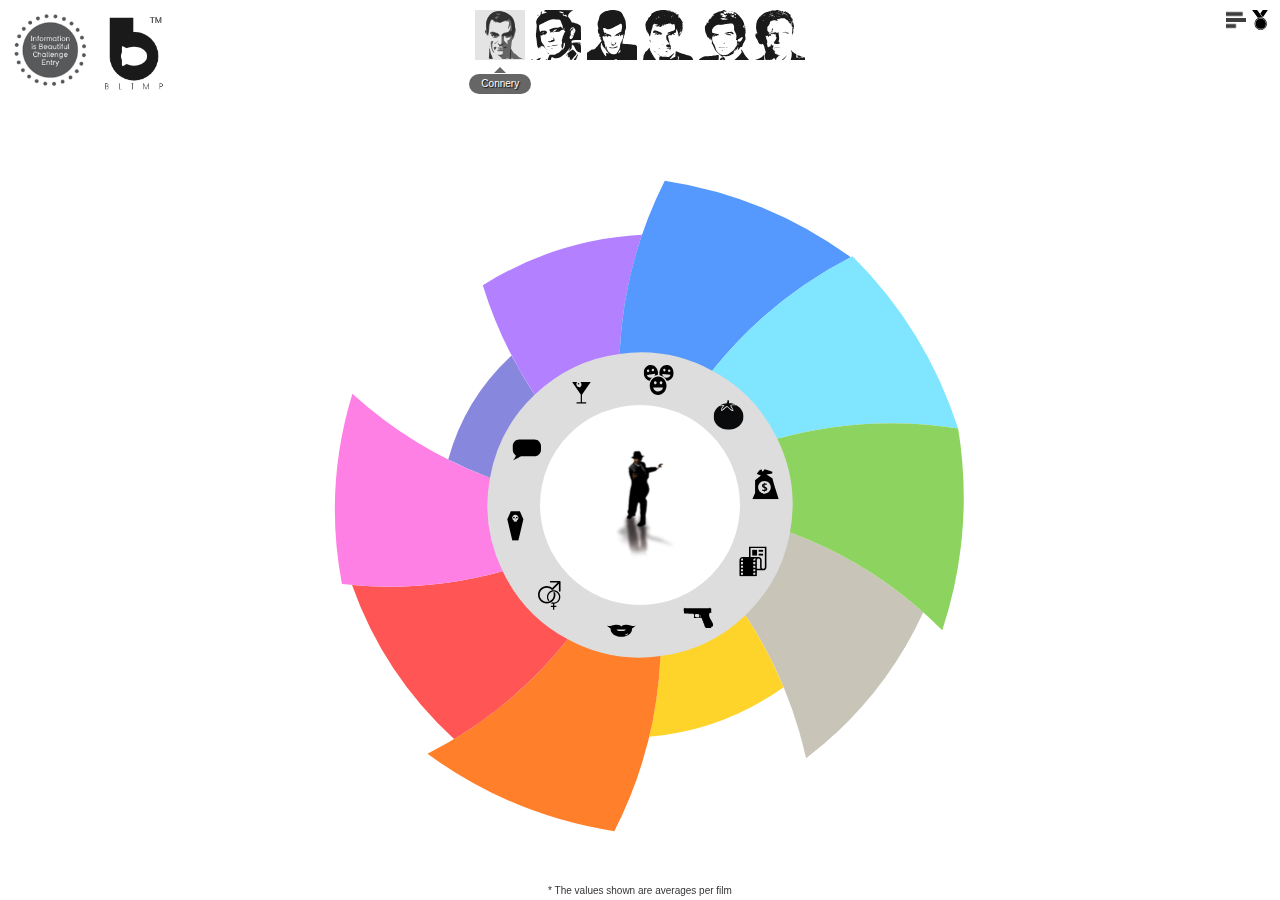
==== commit 08614df3: "Added link to blimp.co.in" ====
--- a/index.html
+++ b/index.html
@@ -23,9 +23,11 @@
 	<header id="header">
 		<div class="container-fluid">
 			<div id="logos">
-				<a href="http://www.informationisbeautifulawards.com/" title="The Information is Beautiful Awards">
+				<a href="http://www.informationisbeautifulawards.com/" title="The Information is Beautiful Awards"  target="_blank">
 					<img src="images/iiba.png" width="80" height="80" alt="The Information is Beautiful Awards" /></a>
-				<img src="images/blimp_logo_130.png" width="80" height="80" alt="Blimp Design" title="Blimp Design" />
+				<a href="http://blimp.co.in/" title="blimp design" target="_blank"> 
+					<img src="images/blimp_logo_130.png" width="80" height="80" alt="Blimp Design" title="Blimp Design" /> 
+				</a>
 			</div>
 
 			<div class="row-fluid">
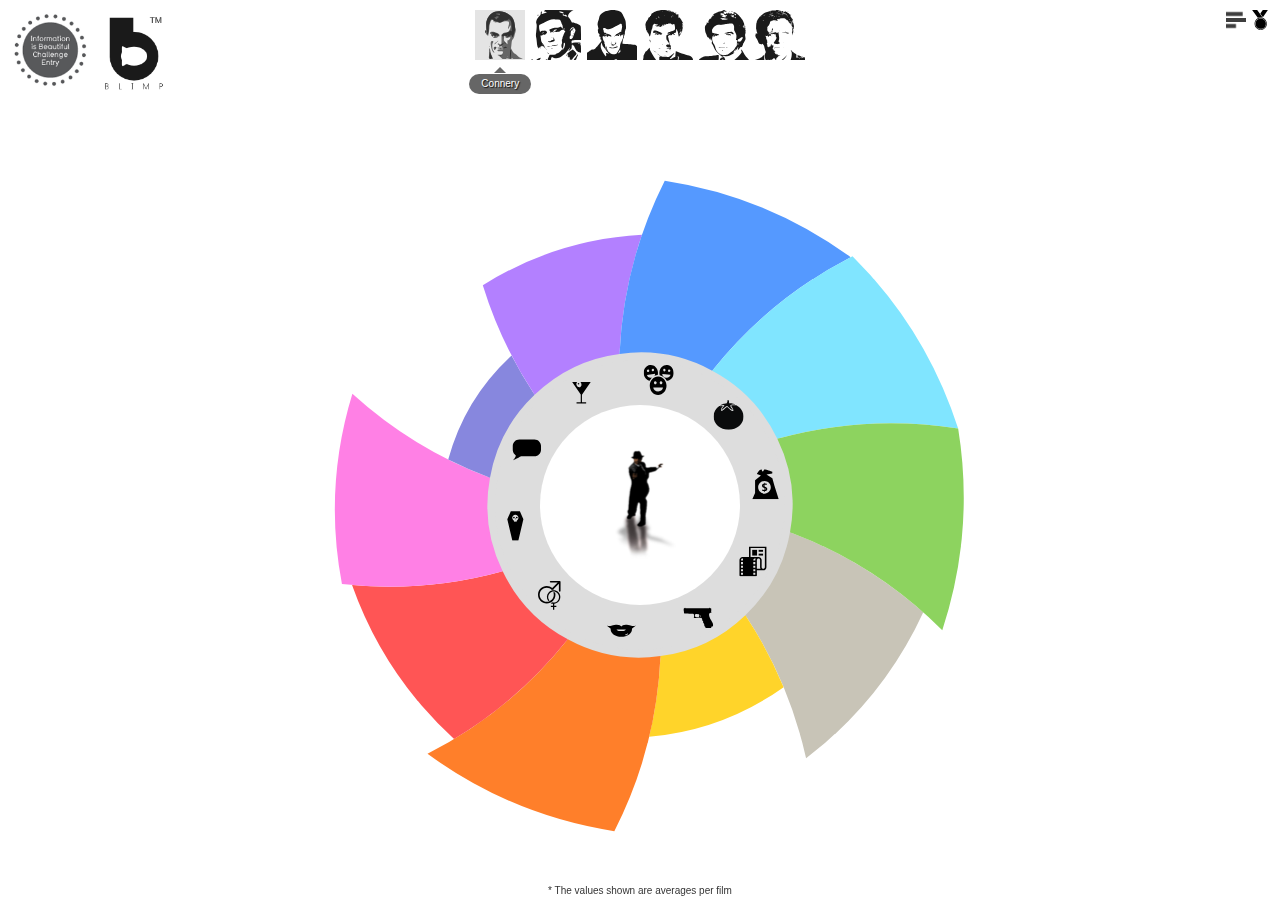
==== commit 5748bcd5: "Disabled external links" ====
--- a/index.html
+++ b/index.html
@@ -7,6 +7,7 @@
 	<link rel="stylesheet" type="text/css" href="css/bootstrap.min.css" />
 	<link rel="stylesheet" type="text/css" href="css/flower-dock.css" />
 	<link rel="stylesheet" type="text/css" href="css/flower.css" />
+	<link rel="stylesheet" type="text/css" href="css/disable-external-links.css" />
 	<script type="text/javascript">
 		var _gaq = _gaq || [];
 		_gaq.push(['_setAccount', 'UA-33771683-1']);
@@ -23,9 +24,9 @@
 	<header id="header">
 		<div class="container-fluid">
 			<div id="logos">
-				<a href="http://www.informationisbeautifulawards.com/" title="The Information is Beautiful Awards"  target="_blank">
+				<a href="http://www.informationisbeautifulawards.com/" title="The Information is Beautiful Awards">
 					<img src="images/iiba.png" width="80" height="80" alt="The Information is Beautiful Awards" /></a>
-				<a href="http://blimp.co.in/" title="blimp design" target="_blank"> 
+				<a href="http://blimp.co.in/" title="blimp design"> 
 					<img src="images/blimp_logo_130.png" width="80" height="80" alt="Blimp Design" title="Blimp Design" /> 
 				</a>
 			</div>
@@ -106,19 +107,6 @@
 			</div>
 		</div>
 		<div id="content" class="row-fluid"></div>
-		<div id="social">
-			<!-- AddThis Button BEGIN -->
-			<div class="addthis_toolbox addthis_floating_style addthis_32x32_style">
-				<a class="addthis_button_preferred_1"></a>
-				<a class="addthis_button_preferred_2"></a>
-				<a class="addthis_button_preferred_3"></a>
-				<a class="addthis_button_preferred_4"></a>
-				<a class="addthis_button_compact"></a>
-			</div>
-			<script type="text/javascript">var addthis_config = { "data_track_addressbar": false };</script>
-			<script type="text/javascript" src="http://s7.addthis.com/js/250/addthis_widget.js#pubid=ra-4f2fbf8208949e70"></script>
-			<!-- AddThis Button END -->
-		</div>
 	</div>
 
 	<div id="notes">
--- a/css/disable-external-links.css
+++ b/css/disable-external-links.css
@@ -0,0 +1,7 @@
+a[target="_blank"] {
+  color: currentColor;
+  cursor: not-allowed;
+  opacity: 0.5;
+  text-decoration: none;
+  pointer-events: none;
+}